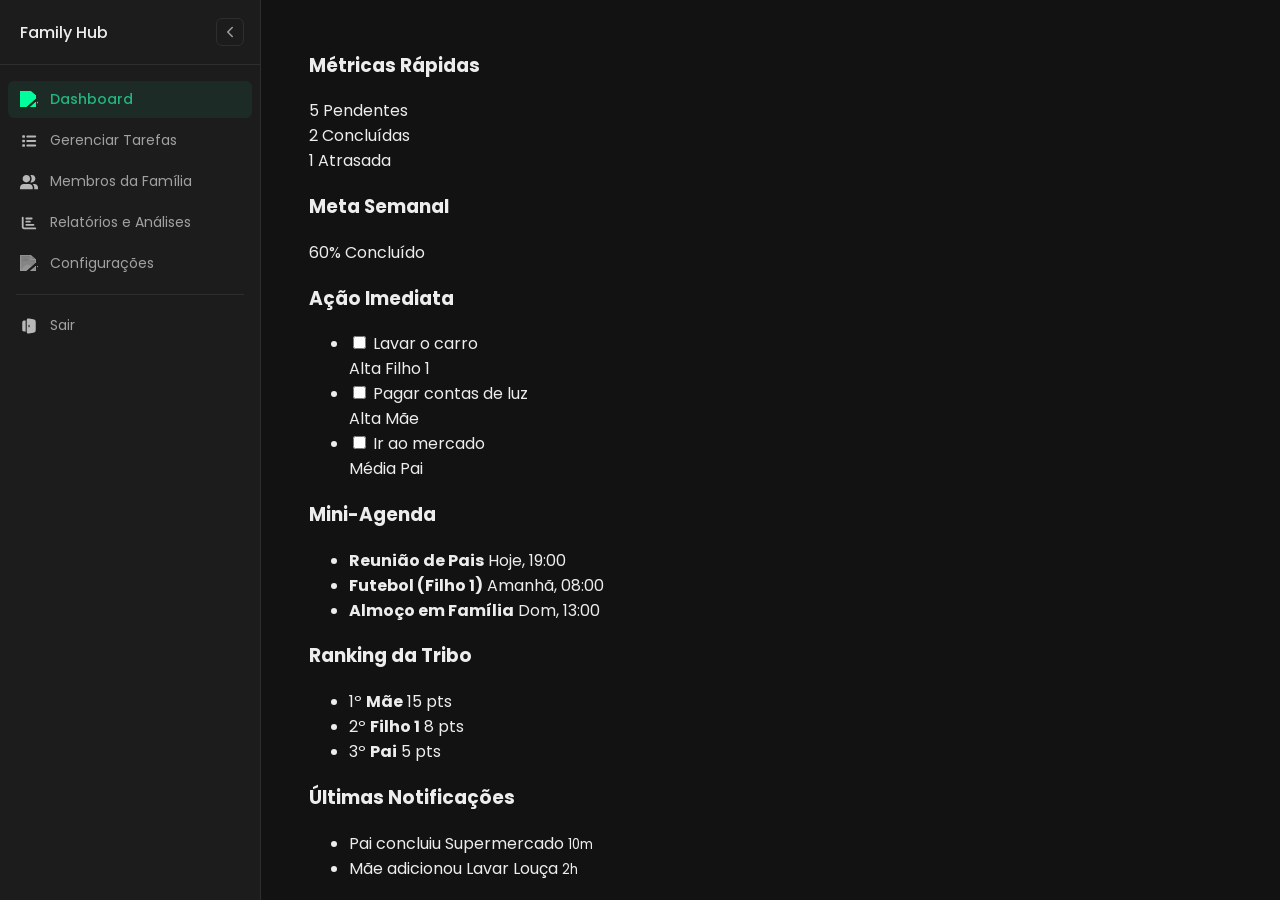
==== index.html @ 8e5e6873 "Criação da estrutura" ====
<!DOCTYPE html>
<html lang="pt-br">

<head>
    <meta charset="UTF-8">
    <meta name="viewport" content="width=device-width, initial-scale=1.0">
    <title>Family Hub - Dashboard</title>
    <link rel="stylesheet" href="css/style.css">
</head>

<body>
    <div id="layout-principal" class="layout-principal">

        <!-- Menu lateral -->
        <aside id="menu-lateral" class="menu-lateral">
            <div class="sidebar-header">
                <h1>Family Hub</h1>
                <button id="toggle-sidebar" class="toggle-btn" title="Recolher Menu">
                    <svg width="18" height="18" viewBox="0 0 24 24" fill="none" stroke="currentColor" stroke-width="2" stroke-linecap="round" stroke-linejoin="round"><polyline points="15 18 9 12 15 6"></polyline></svg>
                </button>
            </div>
            <nav>
                <ul>
                    <li>
                        <a href="index.html" class="active">
                            <img class="icon" src="assets/icons/house-solid-full.svg" alt="#">
                            <span class="menu-text">Dashboard</span>
                        </a>
                    </li>
                    <li>
                        <a href="pages/tarefas.html">
                            <img class="icon" src="assets/icons/list-solid-full.svg" alt="#">
                            <span class="menu-text">Gerenciar Tarefas</span>
                        </a>
                    </li>
                    <li>
                        <a href="pages/membros.html">
                            <img class="icon" src="assets/icons/members.svg" alt="#">
                            <span class="menu-text">Membros da Família</span>
                        </a>
                    </li>
                    <li>
                        <a href="pages/relatorios.html">
                            <img class="icon" src="assets/icons/chart-bar-solid-full.svg" alt="#">
                            <span class="menu-text">Relatórios e Análises</span>
                        </a>
                    </li>
                    <li>
                        <a href="pages/configurações.html">
                            <img class="icon" src="assets/icons/gear-solid-full.svg" alt="#">
                            <span class="menu-text">Configurações</span>
                        </a>
                    </li>
                </ul>
                <hr>
                <ul>
                    <li>
                        <a href="login.html">
                            <img class="icon" src="assets/icons/solar_exit-bold.svg" alt="#">
                            <span class="menu-text">Sair</span>
                        </a>
                    </li>
                </ul>
            </nav>
        </aside>

        <main class="conteudo-principal">
            <header class="main-header">
                <h2>Visão Geral da Família</h2>
                <button class="btn-novo">Nova Atividade</button>
            </header>

            <div class="grid-resumo">
                <!-- Linha 1 -->
                <section class="card col-1">
                    <h3>Métricas Rápidas</h3>
                    <div class="metricas">
                        <div class="metrica-item">
                            <span class="m-valor">5</span>
                            <span class="m-lbl">Pendentes</span>
                        </div>
                        <div class="metrica-item">
                            <span class="m-valor">2</span>
                            <span class="m-lbl">Concluídas</span>
                        </div>
                        <div class="metrica-item m-perigo">
                            <span class="m-valor">1</span>
                            <span class="m-lbl">Atrasada</span>
                        </div>
                    </div>
                </section>

                <section class="card col-1">
                    <h3>Meta Semanal</h3>
                    <div class="progresso-wrapper">
                        <span class="prog_lbl">60% Concluído</span>
                        <div class="progress-bar-bg">
                            <div class="progress-bar-fill" style="width: 60%;"></div>
                        </div>
                    </div>
                </section>

                <!-- Linha 2 -->
                <section class="card col-2">
                    <h3>Ação Imediata</h3>
                    <ul class="lista-tarefas">
                        <li>
                            <label class="t-checkbox">
                                <input type="checkbox">
                                <span class="t-texto">Lavar o carro</span>
                            </label>
                            <div class="t-info">
                                <span class="tag-prioridade prio-alta">Alta</span>
                                <span class="t-resp">Filho 1</span>
                            </div>
                        </li>
                        <li>
                            <label class="t-checkbox">
                                <input type="checkbox">
                                <span class="t-texto">Pagar contas de luz</span>
                            </label>
                            <div class="t-info">
                                <span class="tag-prioridade prio-alta">Alta</span>
                                <span class="t-resp">Mãe</span>
                            </div>
                        </li>
                        <li>
                            <label class="t-checkbox">
                                <input type="checkbox">
                                <span class="t-texto">Ir ao mercado</span>
                            </label>
                            <div class="t-info">
                                <span class="tag-prioridade prio-media">Média</span>
                                <span class="t-resp">Pai</span>
                            </div>
                        </li>
                    </ul>
                </section>

                <section class="card col-2">
                    <h3>Mini-Agenda</h3>
                    <ul class="lista-agenda">
                        <li>
                            <span class="cat-dot cat-escolar"></span>
                            <div class="age-detalhe">
                                <strong>Reunião de Pais</strong>
                                <span>Hoje, 19:00</span>
                            </div>
                        </li>
                        <li>
                            <span class="cat-dot cat-esportes"></span>
                            <div class="age-detalhe">
                                <strong>Futebol (Filho 1)</strong>
                                <span>Amanhã, 08:00</span>
                            </div>
                        </li>
                        <li>
                            <span class="cat-dot cat-sociais"></span>
                            <div class="age-detalhe">
                                <strong>Almoço em Família</strong>
                                <span>Dom, 13:00</span>
                            </div>
                        </li>
                    </ul>
                </section>

                <!-- Linha 3 -->
                <section class="card col-1">
                    <h3>Ranking da Tribo</h3>
                    <ul class="lista-ranking">
                        <li><span class="rk-pos gold">1º</span> <strong>Mãe</strong> <span>15 pts</span></li>
                        <li><span class="rk-pos silver">2º</span> <strong>Filho 1</strong> <span>8 pts</span></li>
                        <li><span class="rk-pos bronze">3º</span> <strong>Pai</strong> <span>5 pts</span></li>
                    </ul>
                </section>

                <section class="card col-1">
                    <h3>Últimas Notificações</h3>
                    <ul class="lista-notificacoes">
                        <li>Pai concluiu <span class="nl-hilite">Supermercado</span> <small>10m</small></li>
                        <li>Mãe adicionou <span class="nl-hilite">Lavar Louça</span> <small>2h</small></li>
                    </ul>
                </section>
            </div>
        </main>
    </div>

    <script src="js/sidebar.js"></script>
</body>

</html>
---- css/style.css ----
@import url('https://fonts.googleapis.com/css2?family=Poppins:wght@400;500;600&display=swap');

:root {
    --bg-main: #121212;
    --bg-panel: #1c1c1c;
    --bg-hover: #2e2e2e;
    --border-color: #2e2e2e;
    --text-primary: #ededed;
    --text-secondary: #a1a1a1;
    --accent-color: #24b47e;
    --danger-color: #f56565;
}

body, html {
    margin: 0;
    padding: 0;
    height: 100%;
    font-family: 'Poppins', system-ui, -apple-system, sans-serif;
    background-color: var(--bg-main);
    color: var(--text-primary);
}

header {
    display: none;
}

.layout-principal {
    display: flex;
    height: 100vh;
    overflow: hidden;
}

/* Sidebar */
.menu-lateral {
    width: 260px;
    background-color: var(--bg-panel);
    border-right: 1px solid var(--border-color);
    display: flex;
    flex-direction: column;
    transition: width 0.3s cubic-bezier(0.25, 0.8, 0.25, 1);
    overflow: hidden;
    position: relative;
    z-index: 10;
}

.menu-lateral.collapsed {
    width: 64px;
}

.sidebar-header {
    height: 64px;
    min-height: 64px;
    display: flex;
    align-items: center;
    padding: 0 16px;
    border-bottom: 1px solid var(--border-color);
    justify-content: space-between;
}

.sidebar-header h1 {
    font-size: 16px;
    font-weight: 500;
    color: var(--text-primary);
    margin: 0;
    white-space: nowrap;
    opacity: 1;
    transition: opacity 0.2s;
    margin-left: 4px;
}

.menu-lateral.collapsed .sidebar-header h1 {
    opacity: 0;
    pointer-events: none;
}

.toggle-btn {
    background: none;
    border: 1px solid var(--border-color);
    color: var(--text-secondary);
    cursor: pointer;
    padding: 4px;
    display: flex;
    align-items: center;
    border-radius: 6px;
    transition: 0.2s;
    position: absolute;
    right: 16px;
}

.toggle-btn:hover {
    background-color: var(--bg-hover);
    color: var(--text-primary);
}

.menu-lateral nav {
    flex: 1;
    padding: 16px 8px;
    overflow-y: auto;
}

.menu-lateral nav::-webkit-scrollbar {
    width: 4px;
}

.menu-lateral nav::-webkit-scrollbar-thumb {
    background-color: var(--bg-hover);
    border-radius: 4px;
}

.menu-lateral ul {
    list-style-type: none;
    padding: 0;
    margin: 0;
}

.menu-lateral li {
    margin-bottom: 4px;
}

.menu-lateral a {
    text-decoration: none;
    color: var(--text-secondary);
    display: flex;
    align-items: center;
    padding: 8px 12px;
    border-radius: 6px;
    transition: all 0.2s;
    white-space: nowrap;
    font-size: 14px;
}

.menu-lateral a:hover {
    background-color: var(--bg-hover);
    color: var(--text-primary);
}

.menu-lateral a.active {
    background-color: rgba(36, 180, 126, 0.1);
    color: var(--accent-color);
    font-weight: 500;
}

.icon {
    width: 18px;
    height: 18px;
    min-width: 18px;
    margin-right: 12px;
    filter: invert(0.6) sepia(0) saturate(0) hue-rotate(0) brightness(1.2); 
    transition: margin 0.3s;
}

.menu-lateral a.active .icon {
    filter: invert(0.5) sepia(1) saturate(5) hue-rotate(110deg) brightness(1.2); 
}

/* Hover botão de sair */
.menu-lateral a[href*="login.html"]:hover {
    background-color: rgba(245, 101, 101, 0.1);
    color: var(--danger-color);
}

.menu-lateral a[href*="login.html"]:hover .icon {
    filter: invert(40%) sepia(85%) saturate(2250%) hue-rotate(338deg) brightness(97%) contrast(92%);
}

/* Quando colapsado */
.menu-lateral.collapsed a {
    padding: 8px;
    justify-content: center;
}

.menu-lateral.collapsed .icon {
    margin-right: 0;
}

.menu-lateral.collapsed .menu-text {
    opacity: 0;
    pointer-events: none;
    transition: opacity 0.1s;
    width: 0;
}

.menu-text {
    opacity: 1;
    transition: opacity 0.3s 0.1s; 
}

.menu-lateral hr {
    border: none;
    border-top: 1px solid var(--border-color);
    margin: 12px 8px;
}

/* Main Content Wrapper */
.conteudo-principal {
    flex: 1;
    padding: 32px 48px;
    overflow-y: auto;
    background-color: var(--bg-main);
}
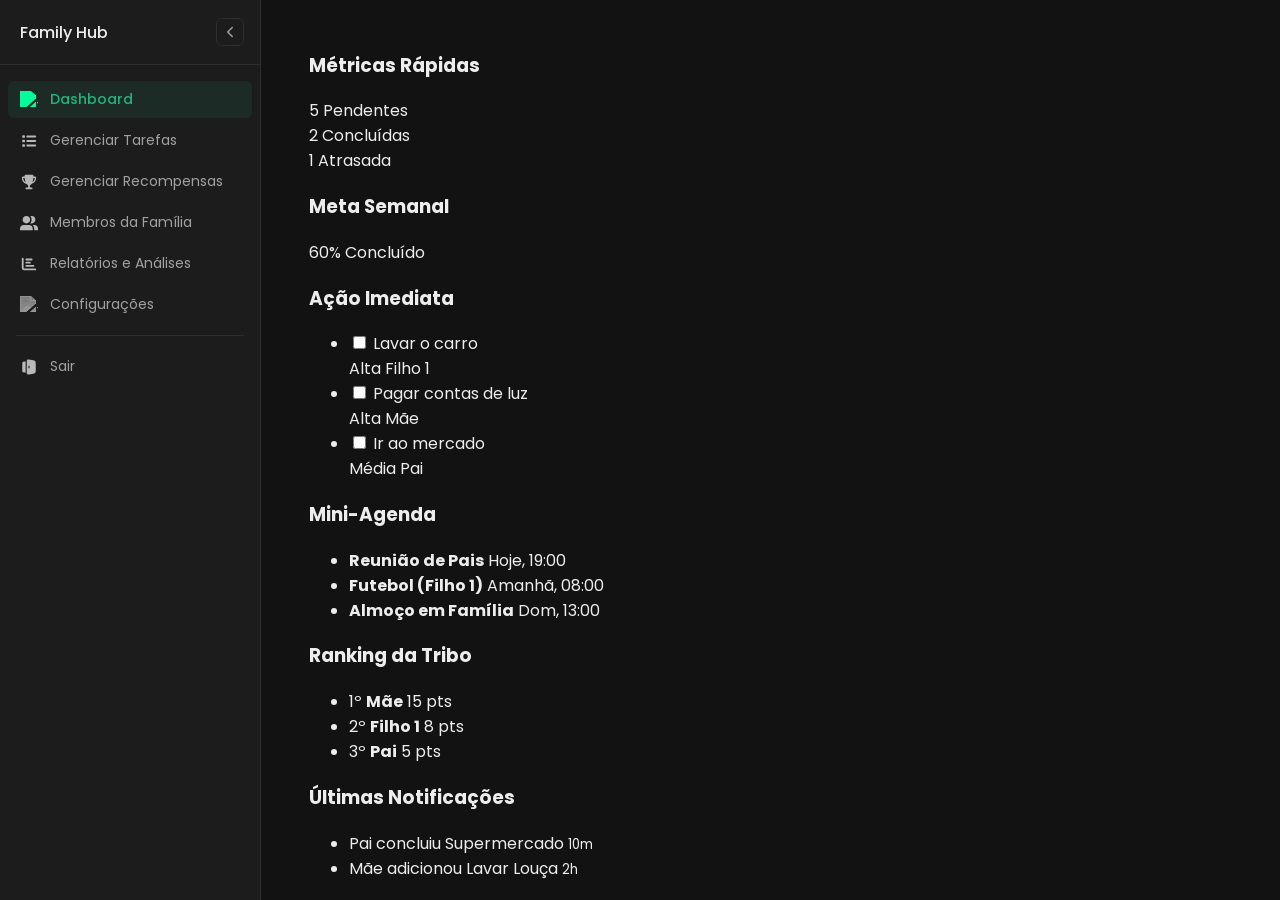
==== commit f220509b: "///Aprimoramento da página de Gerenciamento de Membros" ====
--- a/index.html
+++ b/index.html
@@ -31,6 +31,12 @@
                         <a href="pages/tarefas.html">
                             <img class="icon" src="assets/icons/list-solid-full.svg" alt="#">
                             <span class="menu-text">Gerenciar Tarefas</span>
+                        </a>
+                    </li>
+                    <li>
+                        <a href="pages/recompensas.html">
+                            <img class="icon" src="assets/icons/trophy-solid-full.svg" alt="#">
+                            <span class="menu-text">Gerenciar Recompensas</span>
                         </a>
                     </li>
                     <li>
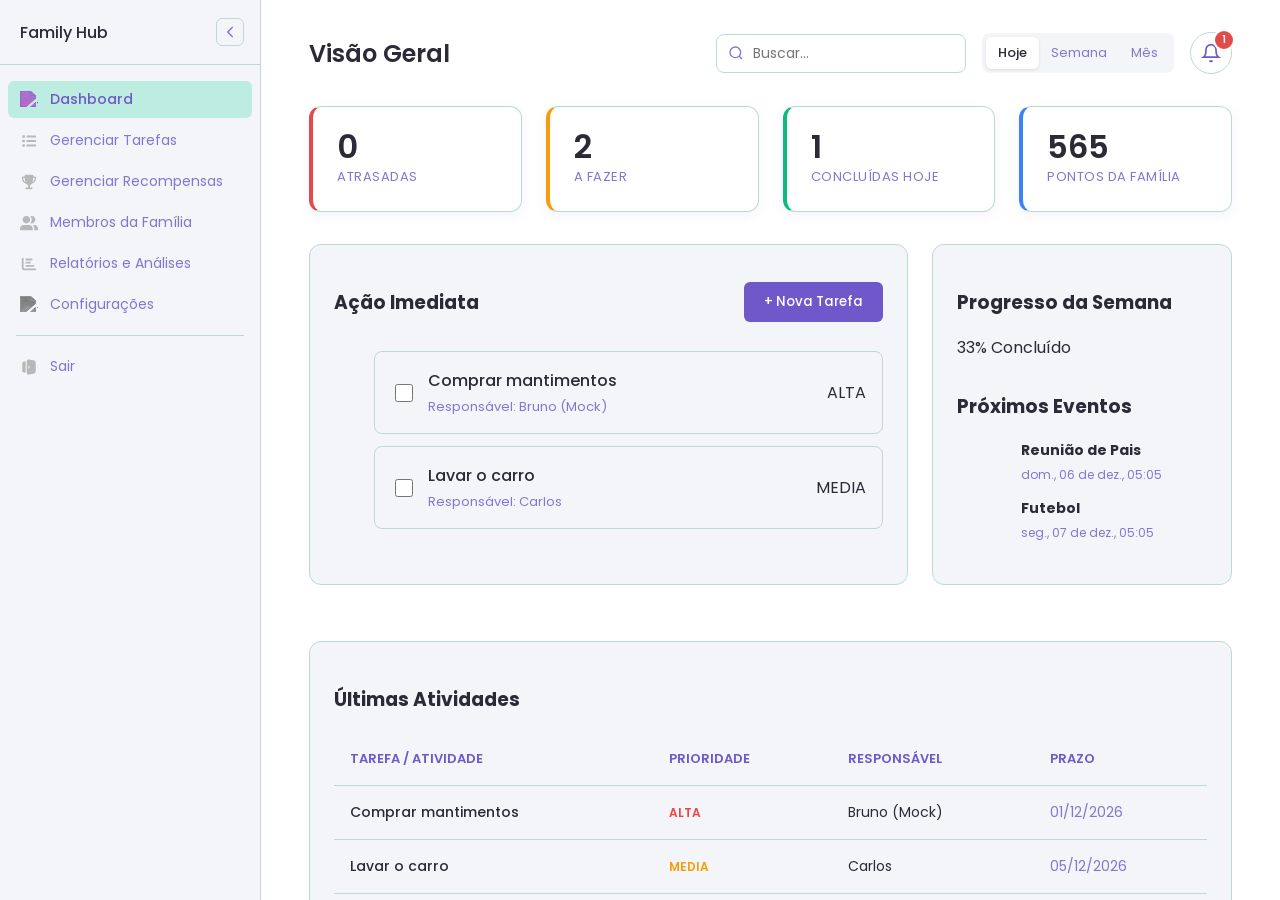
==== commit 4c39ff6e: "Atualização do sistema" ====
--- a/index.html
+++ b/index.html
@@ -70,127 +70,112 @@
             </nav>
         </aside>
 
-        <main class="conteudo-principal">
-            <header class="main-header">
-                <h2>Visão Geral da Família</h2>
-                <button class="btn-novo">Nova Atividade</button>
+        <main class="conteudo-principal dashboard-main">
+            <!-- Header Section -->
+            <header class="dash-header">
+                <div class="dh-left">
+                    <h2>Visão Geral</h2>
+                </div>
+                <div class="dh-right">
+                    <div class="global-search">
+                        <svg viewBox="0 0 24 24" fill="none" stroke="currentColor" stroke-width="2"><circle cx="11" cy="11" r="8"></circle><line x1="21" y1="21" x2="16.65" y2="16.65"></line></svg>
+                        <input type="text" placeholder="Buscar...">
+                    </div>
+                    <div class="date-filters">
+                        <button class="active">Hoje</button>
+                        <button>Semana</button>
+                        <button>Mês</button>
+                    </div>
+                    <div class="notif-btn" id="bell-btn">
+                        <svg viewBox="0 0 24 24" fill="none" stroke="currentColor" stroke-width="2"><path d="M18 8A6 6 0 0 0 6 8c0 7-3 9-3 9h18s-3-2-3-9"></path><path d="M13.73 21a2 2 0 0 1-3.46 0"></path></svg>
+                        <span class="badge" id="notif-badge">0</span>
+                    </div>
+                </div>
             </header>
 
-            <div class="grid-resumo">
-                <!-- Linha 1 -->
-                <section class="card col-1">
-                    <h3>Métricas Rápidas</h3>
-                    <div class="metricas">
-                        <div class="metrica-item">
-                            <span class="m-valor">5</span>
-                            <span class="m-lbl">Pendentes</span>
-                        </div>
-                        <div class="metrica-item">
-                            <span class="m-valor">2</span>
-                            <span class="m-lbl">Concluídas</span>
-                        </div>
-                        <div class="metrica-item m-perigo">
-                            <span class="m-valor">1</span>
-                            <span class="m-lbl">Atrasada</span>
-                        </div>
+            <!-- KPIs Section -->
+            <div class="kpi-grid">
+                <div class="kpi-card danger">
+                    <div class="kpi-info">
+                        <span class="kpi-val" id="kpi-atrasadas">0</span>
+                        <span class="kpi-lbl">Atrasadas</span>
                     </div>
-                </section>
+                </div>
+                <div class="kpi-card warning">
+                    <div class="kpi-info">
+                        <span class="kpi-val" id="kpi-pendentes">0</span>
+                        <span class="kpi-lbl">A Fazer</span>
+                    </div>
+                </div>
+                <div class="kpi-card success">
+                    <div class="kpi-info">
+                        <span class="kpi-val" id="kpi-concluidas">0</span>
+                        <span class="kpi-lbl">Concluídas Hoje</span>
+                    </div>
+                </div>
+                <div class="kpi-card neutral">
+                    <div class="kpi-info">
+                        <span class="kpi-val" id="kpi-pontos">0</span>
+                        <span class="kpi-lbl">Pontos da Família</span>
+                    </div>
+                </div>
+            </div>
 
-                <section class="card col-1">
-                    <h3>Meta Semanal</h3>
-                    <div class="progresso-wrapper">
-                        <span class="prog_lbl">60% Concluído</span>
-                        <div class="progress-bar-bg">
-                            <div class="progress-bar-fill" style="width: 60%;"></div>
-                        </div>
+            <!-- Central Section -->
+            <div class="central-grid">
+                <!-- Prioridade top-left: Ação Imediata -->
+                <section class="card col-main">
+                    <div class="card-header-flex">
+                        <h3>Ação Imediata</h3>
+                        <button class="btn-novo" id="btn-nova-tarefa">+ Nova Tarefa</button>
                     </div>
-                </section>
-
-                <!-- Linha 2 -->
-                <section class="card col-2">
-                    <h3>Ação Imediata</h3>
-                    <ul class="lista-tarefas">
-                        <li>
-                            <label class="t-checkbox">
-                                <input type="checkbox">
-                                <span class="t-texto">Lavar o carro</span>
-                            </label>
-                            <div class="t-info">
-                                <span class="tag-prioridade prio-alta">Alta</span>
-                                <span class="t-resp">Filho 1</span>
-                            </div>
-                        </li>
-                        <li>
-                            <label class="t-checkbox">
-                                <input type="checkbox">
-                                <span class="t-texto">Pagar contas de luz</span>
-                            </label>
-                            <div class="t-info">
-                                <span class="tag-prioridade prio-alta">Alta</span>
-                                <span class="t-resp">Mãe</span>
-                            </div>
-                        </li>
-                        <li>
-                            <label class="t-checkbox">
-                                <input type="checkbox">
-                                <span class="t-texto">Ir ao mercado</span>
-                            </label>
-                            <div class="t-info">
-                                <span class="tag-prioridade prio-media">Média</span>
-                                <span class="t-resp">Pai</span>
-                            </div>
-                        </li>
+                    <ul class="lista-tarefas clean-list" id="lista-urgentes-nova">
+                        <li>Carregando...</li>
                     </ul>
                 </section>
 
-                <section class="card col-2">
-                    <h3>Mini-Agenda</h3>
-                    <ul class="lista-agenda">
-                        <li>
-                            <span class="cat-dot cat-escolar"></span>
-                            <div class="age-detalhe">
-                                <strong>Reunião de Pais</strong>
-                                <span>Hoje, 19:00</span>
-                            </div>
-                        </li>
-                        <li>
-                            <span class="cat-dot cat-esportes"></span>
-                            <div class="age-detalhe">
-                                <strong>Futebol (Filho 1)</strong>
-                                <span>Amanhã, 08:00</span>
-                            </div>
-                        </li>
-                        <li>
-                            <span class="cat-dot cat-sociais"></span>
-                            <div class="age-detalhe">
-                                <strong>Almoço em Família</strong>
-                                <span>Dom, 13:00</span>
-                            </div>
-                        </li>
+                <section class="card col-side">
+                    <h3>Progresso da Semana</h3>
+                    <div class="progresso-wrapper" style="margin-top: 16px;">
+                        <span class="prog_lbl" id="prog_lbl">0%</span>
+                        <div class="progress-bar-bg">
+                            <div class="progress-bar-fill" id="prog_fill" style="width: 0%;"></div>
+                        </div>
+                    </div>
+
+                    <h3 style="margin-top: 32px;">Próximos Eventos</h3>
+                    <ul class="lista-agenda" id="lista-agenda-nova" style="margin-top: 16px;">
+                        <li>Carregando...</li>
                     </ul>
                 </section>
+            </div>
 
-                <!-- Linha 3 -->
-                <section class="card col-1">
-                    <h3>Ranking da Tribo</h3>
-                    <ul class="lista-ranking">
-                        <li><span class="rk-pos gold">1º</span> <strong>Mãe</strong> <span>15 pts</span></li>
-                        <li><span class="rk-pos silver">2º</span> <strong>Filho 1</strong> <span>8 pts</span></li>
-                        <li><span class="rk-pos bronze">3º</span> <strong>Pai</strong> <span>5 pts</span></li>
-                    </ul>
-                </section>
-
-                <section class="card col-1">
-                    <h3>Últimas Notificações</h3>
-                    <ul class="lista-notificacoes">
-                        <li>Pai concluiu <span class="nl-hilite">Supermercado</span> <small>10m</small></li>
-                        <li>Mãe adicionou <span class="nl-hilite">Lavar Louça</span> <small>2h</small></li>
-                    </ul>
+            <!-- Table Section -->
+            <div class="table-section">
+                <section class="card">
+                    <h3>Últimas Atividades</h3>
+                    <div class="table-responsive">
+                        <table class="activities-table">
+                            <thead>
+                                <tr>
+                                    <th>Tarefa / Atividade</th>
+                                    <th>Prioridade</th>
+                                    <th>Responsável</th>
+                                    <th>Prazo</th>
+                                </tr>
+                            </thead>
+                            <tbody id="table-activities">
+                                <tr><td colspan="4" style="text-align:center;">Carregando...</td></tr>
+                            </tbody>
+                        </table>
+                    </div>
                 </section>
             </div>
         </main>
     </div>
 
+    <script type="module" src="js/auth-guard.js"></script>
+    <script type="module" src="js/dashboard.js"></script>
     <script src="js/sidebar.js"></script>
 </body>
 
--- a/css/style.css
+++ b/css/style.css
@@ -1,14 +1,15 @@
 @import url('https://fonts.googleapis.com/css2?family=Poppins:wght@400;500;600&display=swap');
 
 :root {
-    --bg-main: #121212;
-    --bg-panel: #1c1c1c;
-    --bg-hover: #2e2e2e;
-    --border-color: #2e2e2e;
-    --text-primary: #ededed;
-    --text-secondary: #a1a1a1;
-    --accent-color: #24b47e;
-    --danger-color: #f56565;
+  --bg-main: #FFFFFF;
+  --bg-panel: #F4F5F9;
+  --bg-hover: #BDEDE0;
+  --border-color: #BBDBD1;
+  --text-primary: #2B2A36;
+  --text-secondary: #7E78D2;
+  --accent-color: #6F58C9;
+  --accent-light: #B6B8D6;
+  --danger-color: #E24B4A;
 }
 
 body, html {
@@ -135,7 +136,7 @@
 }
 
 .menu-lateral a.active {
-    background-color: rgba(36, 180, 126, 0.1);
+    background-color: var(--bg-hover);
     color: var(--accent-color);
     font-weight: 500;
 }
@@ -150,7 +151,7 @@
 }
 
 .menu-lateral a.active .icon {
-    filter: invert(0.5) sepia(1) saturate(5) hue-rotate(110deg) brightness(1.2); 
+    filter: invert(41%) sepia(45%) saturate(1074%) hue-rotate(222deg) brightness(85%) contrast(85%); 
 }
 
 /* Hover botão de sair */
@@ -198,3 +199,1165 @@
     overflow-y: auto;
     background-color: var(--bg-main);
 }
+
+/* Header Principal */
+.main-header {
+    display: flex;
+    justify-content: space-between;
+    align-items: center;
+    margin-bottom: 24px;
+    padding-bottom: 16px;
+    border-bottom: 1px solid var(--border-color);
+}
+
+.header-content {
+    display: flex;
+    align-items: center;
+    gap: 24px;
+}
+
+.main-header h2 {
+    margin: 0;
+    font-size: 24px;
+    font-weight: 600;
+    color: var(--text-primary);
+}
+
+.pontos-usuario {
+    display: flex;
+    align-items: center;
+    gap: 8px;
+    padding: 8px 16px;
+    background-color: var(--bg-panel);
+    border: 1px solid var(--border-color);
+    border-radius: 8px;
+}
+
+.pontos-label {
+    font-size: 14px;
+    color: var(--text-secondary);
+}
+
+.pontos-valor {
+    font-size: 18px;
+    font-weight: 600;
+    color: var(--accent-color);
+}
+
+.header-actions {
+    display: flex;
+    align-items: center;
+    gap: 12px;
+}
+
+.btn-toggle-view {
+    padding: 8px 12px;
+    background-color: var(--bg-panel);
+    border: 1px solid var(--border-color);
+    border-radius: 6px;
+    color: var(--text-secondary);
+    cursor: pointer;
+    transition: all 0.3s ease;
+    display: flex;
+    align-items: center;
+    justify-content: center;
+}
+
+.btn-toggle-view:hover {
+    background-color: var(--bg-hover);
+    color: var(--text-primary);
+    border-color: var(--accent-color);
+}
+
+.btn-novo {
+    background-color: var(--accent-color);
+    color: var(--bg-main);
+    border: none;
+    padding: 10px 20px;
+    border-radius: 6px;
+    font-weight: 500;
+    cursor: pointer;
+    font-family: 'Poppins', sans-serif;
+    transition: 0.2s;
+}
+
+.btn-novo:hover {
+    background-color: var(--text-secondary);
+    box-shadow: 0 4px 12px rgba(111, 88, 201, 0.3);
+}
+
+/* Cards - Padrão do projeto */
+.card {
+    background-color: var(--bg-panel);
+    border: 1px solid var(--border-color);
+    border-radius: 12px;
+    padding: 24px;
+    margin-bottom: 24px;
+}
+
+/* Seção de Categoria */
+.categoria-section {
+    margin-bottom: 32px;
+}
+
+.categoria-header {
+    display: flex;
+    align-items: center;
+    gap: 12px;
+    margin-bottom: 16px;
+}
+
+.categoria-icon {
+    font-size: 24px;
+}
+
+.categoria-titulo {
+    font-size: 18px;
+    font-weight: 600;
+    color: var(--text-primary);
+    margin: 0;
+}
+
+.categoria-divider {
+    height: 1px;
+    background-color: var(--border-color);
+    margin-bottom: 16px;
+}
+
+/* Grid de Recompensas */
+.recompensas-grid {
+    display: grid;
+    grid-template-columns: repeat(auto-fill, minmax(280px, 1fr));
+    gap: 20px;
+    transition: all 0.3s ease;
+}
+
+.recompensas-grid.lista-mode {
+    grid-template-columns: 1fr;
+    gap: 12px;
+}
+
+.recompensa-card {
+    transition: all 0.3s ease;
+}
+
+/* Card de Recompensa - Modo Lista */
+.recompensa-card.lista-mode {
+    display: flex;
+    align-items: center;
+    gap: 16px;
+    padding: 16px;
+}
+
+.recompensa-card.lista-mode .recompensa-imagem {
+    width: 80px;
+    height: 60px;
+    flex-shrink: 0;
+}
+
+.recompensa-card.lista-mode .recompensa-body {
+    flex: 1;
+    padding: 0;
+    border-top: none;
+    display: flex;
+    align-items: center;
+    gap: 16px;
+}
+
+.recompensa-card.lista-mode .recompensa-nome {
+    margin: 0;
+    font-size: 16px;
+}
+
+.recompensa-card.lista-mode .recompensa-descricao {
+    display: none;
+}
+
+.recompensa-card.lista-mode .recompensa-pontos {
+    margin: 0;
+}
+
+.recompensa-card.lista-mode .recompensa-limite {
+    display: none;
+}
+
+.recompensa-card.lista-mode .recompensa-actions {
+    padding: 0;
+    border-top: none;
+    flex-shrink: 0;
+}
+
+.recompensa-card.lista-mode .btn-editar,
+.recompensa-card.lista-mode .btn-excluir {
+    display: none;
+}
+
+.recompensa-card.lista-mode .btn-resgatar {
+    flex: none;
+    padding: 8px 20px;
+}
+
+/* ==================== ESTILOS DA PÁGINA DE RECOMPENSAS ==================== */
+
+/* Filtros Container */
+.filtros-container {
+    display: flex;
+    gap: 20px;
+    flex-wrap: wrap;
+    align-items: flex-end;
+}
+
+.filtro-grupo {
+    display: flex;
+    flex-direction: column;
+    gap: 8px;
+    flex: 1;
+    min-width: 200px;
+}
+
+.filtro-grupo label {
+    font-size: 14px;
+    font-weight: 500;
+    color: var(--text-secondary);
+}
+
+.filtro-grupo input,
+.filtro-grupo select {
+    padding: 10px 14px;
+    background-color: var(--bg-main);
+    border: 1px solid var(--border-color);
+    border-radius: 6px;
+    color: var(--text-primary);
+    font-family: inherit;
+    font-size: 14px;
+    transition: border-color 0.3s ease;
+}
+
+.filtro-grupo input:focus,
+.filtro-grupo select:focus {
+    outline: none;
+    border-color: var(--accent-color);
+}
+
+/* Grid de Recompensas */
+.recompensas-grid {
+    display: grid;
+    grid-template-columns: repeat(auto-fill, minmax(280px, 1fr));
+    gap: 20px;
+    margin-top: 20px;
+}
+
+/* Card de Recompensa */
+.recompensa-card {
+    background-color: var(--bg-main);
+    border: 1px solid var(--border-color);
+    border-radius: 12px;
+    overflow: hidden;
+    transition: all 0.3s ease;
+}
+
+.recompensa-card:hover {
+    border-color: var(--accent-color);
+    transform: translateY(-4px);
+    box-shadow: 0 8px 16px rgba(0, 0, 0, 0.3);
+}
+
+.recompensa-imagem {
+    position: relative;
+    width: 100%;
+    height: 180px;
+    overflow: hidden;
+    background-color: var(--bg-hover);
+}
+
+.recompensa-imagem img {
+    width: 100%;
+    height: 100%;
+    object-fit: cover;
+    transition: transform 0.3s ease;
+}
+
+.recompensa-card:hover .recompensa-imagem img {
+    transform: scale(1.05);
+}
+
+.recompensa-header {
+    position: absolute;
+    top: 12px;
+    left: 12px;
+    right: 12px;
+    display: flex;
+    justify-content: space-between;
+    align-items: center;
+    padding: 8px 12px;
+    background-color: rgba(0, 0, 0, 0.7);
+    border-radius: 8px;
+    backdrop-filter: blur(4px);
+}
+
+.recompensa-categoria {
+    font-size: 12px;
+    font-weight: 500;
+    color: white;
+}
+
+.recompensa-status {
+    font-size: 12px;
+    padding: 4px 8px;
+    border-radius: 4px;
+    font-weight: 500;
+}
+
+.recompensa-status.disponivel {
+    background-color: rgba(36, 180, 126, 0.2);
+    color: var(--accent-color);
+}
+
+.recompensa-status.resgatado {
+    background-color: rgba(161, 161, 161, 0.2);
+    color: var(--text-secondary);
+}
+
+.recompensa-status.indisponivel {
+    background-color: rgba(245, 101, 101, 0.2);
+    color: var(--danger-color);
+}
+
+.recompensa-body {
+    padding: 16px;
+    border-top: 1px solid var(--border-color);
+}
+
+.recompensa-nome {
+    margin: 0 0 8px 0;
+    font-size: 18px;
+    font-weight: 600;
+    color: var(--text-primary);
+}
+
+.recompensa-descricao {
+    margin: 0 0 16px 0;
+    font-size: 14px;
+    color: var(--text-secondary);
+    line-height: 1.5;
+}
+
+.recompensa-pontos {
+    display: flex;
+    align-items: baseline;
+    gap: 4px;
+    margin-bottom: 8px;
+}
+
+.pontos-valor {
+    font-size: 24px;
+    font-weight: 600;
+    color: var(--accent-color);
+}
+
+.pontos-label {
+    font-size: 12px;
+    color: var(--text-secondary);
+}
+
+.recompensa-limite {
+    font-size: 12px;
+    color: var(--text-secondary);
+}
+
+.recompensa-actions {
+    display: flex;
+    gap: 8px;
+    padding: 12px 16px;
+}
+
+.recompensa-actions button {
+    flex: 1;
+    padding: 8px 12px;
+    border: none;
+    border-radius: 6px;
+    font-size: 13px;
+    font-weight: 500;
+    cursor: pointer;
+    transition: all 0.3s ease;
+}
+
+.btn-resgatar {
+    background-color: var(--accent-color);
+    color: white;
+}
+
+.btn-resgatar:hover:not(:disabled) {
+    background-color: #1fa06f;
+}
+
+.btn-resgatar:disabled {
+    opacity: 0.5;
+    cursor: not-allowed;
+}
+
+.btn-editar {
+    background-color: var(--bg-hover);
+    color: var(--text-primary);
+}
+
+.btn-editar:hover {
+    background-color: #3a3a3a;
+}
+
+.btn-excluir {
+    background-color: rgba(245, 101, 101, 0.2);
+    color: var(--danger-color);
+}
+
+.btn-excluir:hover {
+    background-color: rgba(245, 101, 101, 0.3);
+}
+
+/* Sem Resultados */
+.sem-resultados {
+    text-align: center;
+    padding: 40px;
+    color: var(--text-secondary);
+}
+
+/* Tabela de Histórico */
+.tabela-container {
+    overflow-x: auto;
+}
+
+.tabela-dados {
+    width: 100%;
+    border-collapse: collapse;
+}
+
+.tabela-dados thead {
+    background-color: var(--bg-hover);
+}
+
+.tabela-dados th {
+    padding: 12px 16px;
+    text-align: left;
+    font-size: 14px;
+    font-weight: 500;
+    color: var(--text-secondary);
+    border-bottom: 1px solid var(--border-color);
+}
+
+.tabela-dados td {
+    padding: 12px 16px;
+    border-bottom: 1px solid var(--border-color);
+    font-size: 14px;
+}
+
+.tabela-dados tr:hover {
+    background-color: var(--bg-hover);
+}
+
+.status-badge {
+    padding: 4px 8px;
+    border-radius: 4px;
+    font-size: 12px;
+    font-weight: 500;
+}
+
+.status-badge.concluido {
+    background-color: rgba(36, 180, 126, 0.2);
+    color: var(--accent-color);
+}
+
+.status-badge.pendente {
+    background-color: rgba(255, 193, 7, 0.2);
+    color: #ffc107;
+}
+
+/* Modal Overlay */
+.modal-overlay {
+    position: fixed;
+    top: 0;
+    left: 0;
+    width: 100%;
+    height: 100%;
+    background-color: rgba(0, 0, 0, 0.7);
+    display: flex;
+    align-items: center;
+    justify-content: center;
+    z-index: 1000;
+    animation: fadeIn 0.3s ease;
+}
+
+.modal-content {
+    background-color: var(--bg-panel);
+    border: 1px solid var(--border-color);
+    border-radius: 12px;
+    width: 90%;
+    max-width: 500px;
+    max-height: 90vh;
+    overflow-y: auto;
+    animation: slideUp 0.3s ease;
+}
+
+.modal-pequeno {
+    max-width: 400px;
+}
+
+.modal-header {
+    display: flex;
+    justify-content: space-between;
+    align-items: center;
+    padding: 20px 24px;
+    border-bottom: 1px solid var(--border-color);
+}
+
+.modal-header h3 {
+    margin: 0;
+    font-size: 18px;
+    font-weight: 600;
+    color: var(--text-primary);
+}
+
+.modal-close {
+    background: none;
+    border: none;
+    color: var(--text-secondary);
+    font-size: 24px;
+    cursor: pointer;
+    padding: 0;
+    width: 32px;
+    height: 32px;
+    display: flex;
+    align-items: center;
+    justify-content: center;
+    border-radius: 4px;
+    transition: all 0.3s ease;
+}
+
+.modal-close:hover {
+    background-color: var(--bg-hover);
+    color: var(--text-primary);
+}
+
+.modal-body {
+    padding: 24px;
+}
+
+.form-grupo {
+    margin-bottom: 20px;
+}
+
+.form-grupo label {
+    display: block;
+    margin-bottom: 8px;
+    font-size: 14px;
+    font-weight: 500;
+    color: var(--text-secondary);
+}
+
+.form-grupo input,
+.form-grupo textarea,
+.form-grupo select {
+    width: 100%;
+    padding: 10px 14px;
+    background-color: var(--bg-main);
+    border: 1px solid var(--border-color);
+    border-radius: 6px;
+    color: var(--text-primary);
+    font-family: inherit;
+    font-size: 14px;
+    transition: border-color 0.3s ease;
+}
+
+.form-grupo input:focus,
+.form-grupo textarea:focus,
+.form-grupo select:focus {
+    outline: none;
+    border-color: var(--accent-color);
+}
+
+.form-grupo textarea {
+    resize: vertical;
+}
+
+.checkbox-grupo label {
+    display: flex;
+    align-items: center;
+    gap: 8px;
+    cursor: pointer;
+}
+
+.checkbox-grupo input[type="checkbox"] {
+    width: auto;
+}
+
+.modal-actions {
+    display: flex;
+    gap: 12px;
+    justify-content: flex-end;
+    padding: 20px 24px;
+    border-top: 1px solid var(--border-color);
+}
+
+.btn-cancelar,
+.btn-salvar,
+.btn-confirmar {
+    padding: 10px 20px;
+    border: none;
+    border-radius: 6px;
+    font-size: 14px;
+    font-weight: 500;
+    cursor: pointer;
+    transition: all 0.3s ease;
+}
+
+.btn-cancelar {
+    background-color: var(--bg-hover);
+    color: var(--text-primary);
+}
+
+.btn-cancelar:hover {
+    background-color: #3a3a3a;
+}
+
+.btn-salvar,
+.btn-confirmar {
+    background-color: var(--accent-color);
+    color: white;
+}
+
+.btn-salvar:hover,
+.btn-confirmar:hover {
+    background-color: #1fa06f;
+}
+
+/* Modal de Resgate */
+.resgate-info {
+    background-color: var(--bg-main);
+    padding: 16px;
+    border-radius: 8px;
+    margin: 16px 0;
+}
+
+.resgate-info strong {
+    display: block;
+    font-size: 16px;
+    color: var(--text-primary);
+    margin-bottom: 4px;
+}
+
+.resgate-info span {
+    font-size: 14px;
+    color: var(--accent-color);
+    font-weight: 500;
+}
+
+.aviso-pontos {
+    font-size: 14px;
+    color: var(--text-secondary);
+}
+
+.aviso-pontos strong {
+    color: var(--accent-color);
+}
+
+/* Animações */
+@keyframes fadeIn {
+    from {
+        opacity: 0;
+    }
+    to {
+        opacity: 1;
+    }
+}
+
+@keyframes slideUp {
+    from {
+        opacity: 0;
+        transform: translateY(20px);
+    }
+    to {
+        opacity: 1;
+        transform: translateY(0);
+    }
+}
+
+/* Responsividade */
+@media (max-width: 768px) {
+    .conteudo-principal {
+        padding: 20px;
+    }
+    
+    .main-header {
+        flex-direction: column;
+        align-items: flex-start;
+        gap: 16px;
+    }
+    
+    .header-content {
+        width: 100%;
+        justify-content: space-between;
+    }
+    
+    .header-actions {
+        width: 100%;
+        justify-content: space-between;
+    }
+    
+    .filtros-container {
+        flex-direction: column;
+        align-items: stretch;
+    }
+    
+    .filtro-grupo {
+        min-width: 100%;
+    }
+    
+    .recompensas-grid {
+        grid-template-columns: 1fr;
+    }
+    
+    .recompensa-imagem {
+        height: 150px;
+    }
+    
+    .recompensa-actions {
+        flex-wrap: wrap;
+    }
+    
+    .recompensa-actions button {
+        flex: 1 1 auto;
+        min-width: calc(50% - 4px);
+    }
+    
+    /* Modo lista no mobile */
+    .recompensa-card.lista-mode {
+        flex-direction: column;
+        align-items: flex-start;
+    }
+    
+    .recompensa-card.lista-mode .recompensa-imagem {
+        width: 100%;
+        height: 120px;
+    }
+    
+    .recompensa-card.lista-mode .recompensa-body {
+        flex-direction: column;
+        align-items: flex-start;
+        gap: 8px;
+    }
+    
+    .recompensa-card.lista-mode .recompensa-actions {
+        width: 100%;
+    }
+    
+    .recompensa-card.lista-mode .btn-resgatar {
+        width: 100%;
+    }
+}
+
+/* --- NOVA ARQUITETURA DASHBOARD --- */
+.dashboard-main {
+    padding: 32px 48px;
+    background: var(--bg-main);
+    display: flex;
+    flex-direction: column;
+    gap: 32px;
+}
+
+.dash-header {
+    display: flex;
+    justify-content: space-between;
+    align-items: center;
+    flex-wrap: wrap;
+    gap: 16px;
+}
+
+.dash-header h2 {
+    margin: 0;
+    font-size: 24px;
+    font-weight: 600;
+}
+
+.dh-right {
+    display: flex;
+    align-items: center;
+    gap: 16px;
+}
+
+.global-search {
+    position: relative;
+    display: flex;
+    align-items: center;
+}
+
+.global-search svg {
+    position: absolute;
+    left: 12px;
+    width: 16px;
+    height: 16px;
+    color: var(--text-secondary);
+}
+
+.global-search input {
+    padding: 8px 12px 8px 36px;
+    border: 1px solid var(--border-color);
+    border-radius: 8px;
+    outline: none;
+    font-family: 'Poppins', sans-serif;
+    font-size: 14px;
+    background: white;
+    width: 200px;
+    transition: 0.2s;
+}
+
+.global-search input:focus {
+    width: 250px;
+    border-color: var(--text-primary);
+}
+
+.date-filters {
+    display: flex;
+    background: var(--bg-panel);
+    border-radius: 8px;
+    padding: 4px;
+}
+
+.date-filters button {
+    border: none;
+    background: transparent;
+    padding: 6px 12px;
+    border-radius: 6px;
+    font-family: 'Poppins', sans-serif;
+    font-size: 13px;
+    cursor: pointer;
+    color: var(--text-secondary);
+    transition: 0.2s;
+}
+
+.date-filters button.active {
+    background: white;
+    color: var(--text-primary);
+    font-weight: 500;
+    box-shadow: 0 1px 3px rgba(0,0,0,0.1);
+}
+
+.notif-btn {
+    position: relative;
+    width: 40px;
+    height: 40px;
+    border-radius: 50%;
+    background: var(--bg-main);
+    display: flex;
+    align-items: center;
+    justify-content: center;
+    border: 1px solid var(--border-color);
+    cursor: pointer;
+    color: var(--accent-color);
+    transition: 0.2s;
+}
+
+.notif-btn:hover {
+    color: var(--text-primary);
+    border-color: var(--text-primary);
+    background: var(--bg-hover);
+}
+
+.notif-btn svg { width: 20px; height: 20px; }
+.notif-btn .badge {
+    position: absolute;
+    top: -4px;
+    right: -4px;
+    background: var(--danger-color);
+    color: white;
+    font-size: 10px;
+    font-weight: 600;
+    width: 18px;
+    height: 18px;
+    display: flex;
+    align-items: center;
+    justify-content: center;
+    border-radius: 50%;
+    border: 2px solid var(--bg-main);
+}
+
+/* KPIs */
+.kpi-grid {
+    display: grid;
+    grid-template-columns: repeat(auto-fit, minmax(200px, 1fr));
+    gap: 24px;
+}
+
+.kpi-card {
+    background: var(--bg-main);
+    padding: 24px;
+    border-radius: 12px;
+    box-shadow: 0 4px 12px rgba(111, 88, 201, 0.08);
+    border: 1px solid var(--border-color);
+    display: flex;
+    align-items: center;
+    border-left: 4px solid transparent;
+}
+.kpi-card.danger { border-left-color: var(--danger-color); }
+.kpi-card.warning { border-left-color: #f59e0b; }
+.kpi-card.success { border-left-color: #10b981; }
+.kpi-card.neutral { border-left-color: #3b82f6; }
+
+.kpi-info {
+    display: flex;
+    flex-direction: column;
+}
+.kpi-val { font-size: 32px; font-weight: 600; line-height: 1; margin-bottom: 4px; }
+.kpi-lbl { font-size: 13px; color: var(--text-secondary); text-transform: uppercase; letter-spacing: 0.5px; }
+
+/* Central Grid */
+.central-grid {
+    display: grid;
+    grid-template-columns: 2fr 1fr;
+    gap: 24px;
+}
+.card-header-flex { display: flex; justify-content: space-between; align-items: center; margin-bottom: 16px; }
+
+.clean-list li {
+    padding: 16px;
+    border: 1px solid var(--border-color);
+    border-radius: 8px;
+    margin-bottom: 12px;
+    display: flex;
+    justify-content: space-between;
+    align-items: center;
+    background: var(--bg-panel);
+    transition: 0.2s;
+}
+.clean-list li:hover { background: var(--bg-main); box-shadow: 0 2px 8px rgba(111, 88, 201, 0.15); border-color: var(--accent-light); }
+
+/* Table Section */
+.table-responsive { overflow-x: auto; margin-top: 16px;}
+.activities-table { width: 100%; border-collapse: collapse; }
+.activities-table th, .activities-table td { padding: 16px; text-align: left; border-bottom: 1px solid var(--border-color); }
+.activities-table th { font-size: 13px; text-transform: uppercase; color: var(--accent-color); font-weight: 600; }
+.activities-table td { font-size: 14px; }
+
+/* Responsividade Global Adicional para Mobile */
+@media (max-width: 768px) {
+    .layout-principal {
+        flex-direction: column;
+        height: 100vh;
+        overflow-x: hidden;
+    }
+
+    /* Menu inferior para mobile (Bottom Navigation) */
+    .menu-lateral {
+        width: 100% !important;
+        height: auto;
+        flex-direction: row;
+        position: fixed;
+        bottom: 0;
+        left: 0;
+        z-index: 100;
+        border-right: none;
+        border-top: 1px solid var(--border-color);
+        background: var(--bg-panel);
+    }
+    
+    .sidebar-header {
+        display: none !important;
+    }
+
+    .menu-lateral nav {
+        padding: 0;
+        display: flex;
+        width: 100%;
+        overflow-x: auto;
+        overflow-y: hidden;
+    }
+
+    .menu-lateral ul {
+        display: flex;
+        flex-direction: row;
+        width: 100%;
+        margin: 0;
+        padding: 0;
+    }
+
+    .menu-lateral li {
+        margin: 0;
+        flex: 1;
+        display: flex;
+        justify-content: center;
+    }
+
+    .menu-lateral a {
+        flex-direction: column;
+        align-items: center;
+        justify-content: center;
+        padding: 8px 4px;
+        gap: 4px;
+        font-size: 10px;
+    }
+
+    .menu-lateral .icon {
+        margin-right: 0;
+        margin-bottom: 2px;
+        width: 20px;
+        height: 20px;
+    }
+
+    .menu-text {
+        font-size: 10px;
+        white-space: normal;
+        text-align: center;
+        line-height: 1.1;
+        display: block !important;
+        opacity: 1 !important;
+        width: auto !important;
+        pointer-events: auto !important;
+    }
+
+    .menu-lateral hr {
+        display: none;
+    }
+
+    /* Ajustar Main Content para não ficar oculto pelo menu inferior */
+    .conteudo-principal {
+        padding: 16px 16px 80px 16px !important;
+        width: 100%;
+        box-sizing: border-box;
+    }
+
+    /* Grids e Layout Dashboard */
+    .kpi-grid {
+        grid-template-columns: 1fr;
+        gap: 16px;
+    }
+
+    .central-grid {
+        grid-template-columns: 1fr;
+        gap: 16px;
+    }
+
+    .dash-header {
+        flex-direction: column;
+        align-items: flex-start;
+        gap: 16px;
+    }
+
+    .dh-right {
+        width: 100%;
+        flex-wrap: wrap;
+        justify-content: space-between;
+    }
+
+    .global-search {
+        width: 100%;
+        order: 3;
+        margin-top: 8px;
+    }
+
+    .global-search input {
+        width: 100% !important;
+    }
+
+    .date-filters {
+        flex: 1;
+        justify-content: space-between;
+    }
+
+    .card-header-flex {
+        flex-direction: column;
+        align-items: flex-start;
+        gap: 12px;
+    }
+
+    .btn-novo {
+        width: 100%;
+    }
+
+    .table-responsive {
+        width: 100%;
+        overflow-x: auto;
+    }
+
+    .dash-header h2, .main-header h2 {
+        font-size: 20px;
+    }
+
+    /* Membros Page adjustments */
+    .membros-header {
+        flex-direction: column;
+        gap: 16px;
+    }
+    
+    .membros-header-actions {
+        width: 100%;
+        flex-direction: column;
+        align-items: stretch;
+    }
+
+    .membros-header-actions .search-bar {
+        width: 100%;
+    }
+    .membros-header-actions .search-bar input {
+        width: 100%;
+    }
+
+    .view-toggle {
+        justify-content: center;
+    }
+
+    .btn-add-member {
+        width: 100%;
+        justify-content: center;
+    }
+
+    .members-grid {
+        grid-template-columns: 1fr !important;
+    }
+
+    .footer-stats {
+        flex-direction: column;
+        gap: 16px;
+        align-items: center;
+        width: 100%;
+    }
+    
+    .members-footer {
+        flex-direction: column;
+        gap: 20px;
+    }
+
+    /* Ajustes Gerais para Grids em outras páginas */
+    .settings-grid {
+        grid-template-columns: 1fr !important;
+    }
+
+    .grid-resumo {
+        grid-template-columns: 1fr !important;
+    }
+
+    /* Calendário: scroll horizontal */
+    .cal-grid-wrap {
+        overflow-x: auto;
+        -webkit-overflow-scrolling: touch;
+    }
+    .cal-days-header, .cal-month-grid {
+        min-width: 500px; /* força scroll caso a tela seja menor */
+    }
+    .cal-week-grid {
+        overflow-x: auto;
+        -webkit-overflow-scrolling: touch;
+        min-width: 600px;
+    }
+    .cal-toolbar {
+        flex-direction: column;
+        align-items: stretch;
+    }
+    .cal-nav {
+        justify-content: center;
+    }
+    .cal-view-btns {
+        justify-content: center;
+    }
+    .page-header {
+        flex-direction: column;
+        align-items: flex-start;
+    }
+}
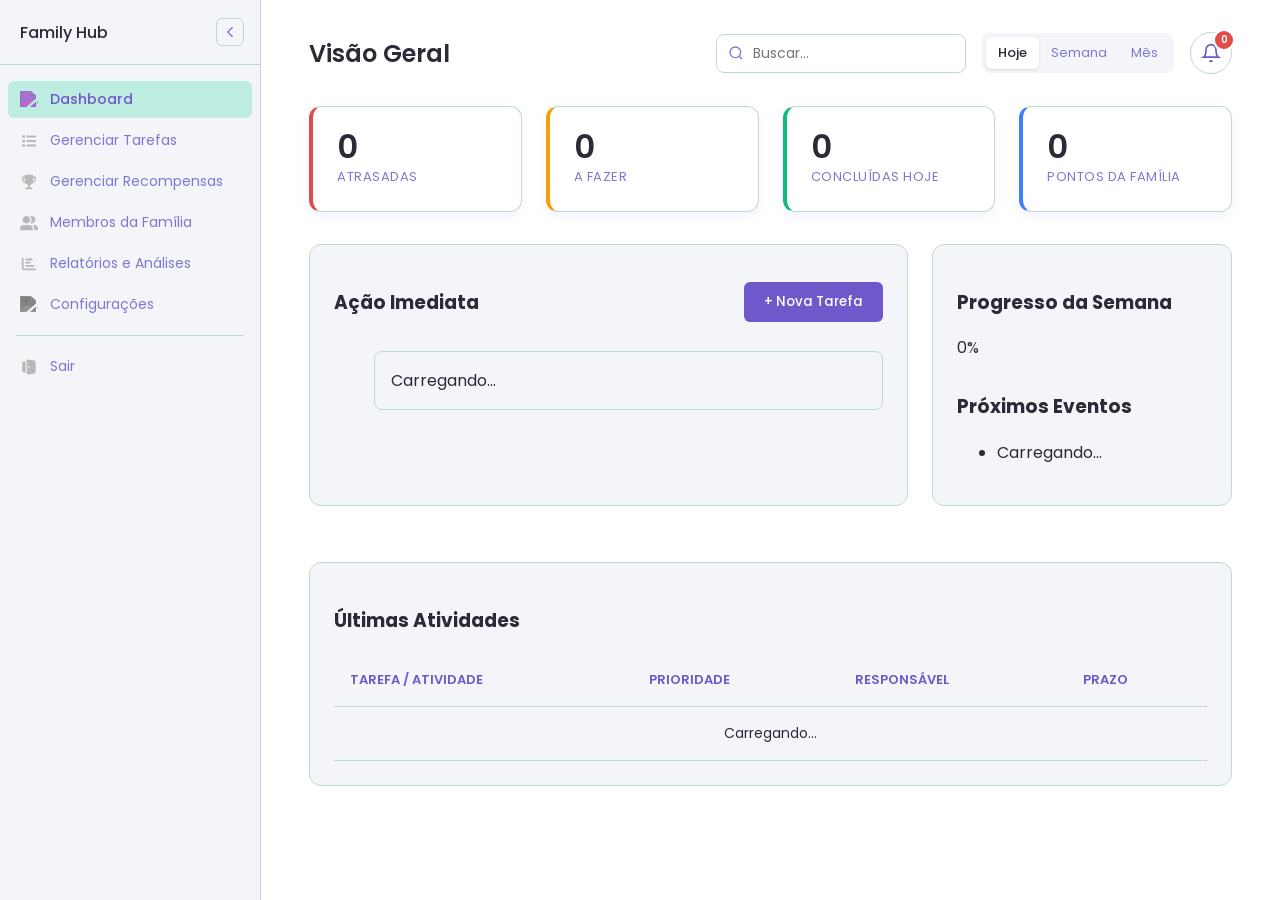
==== commit eb31ee6a: "." ====
--- a/index.html
+++ b/index.html
@@ -5,6 +5,7 @@
     <meta charset="UTF-8">
     <meta name="viewport" content="width=device-width, initial-scale=1.0">
     <title>Family Hub - Dashboard</title>
+    <link rel="icon" type="image/png" href="/assets/icons/house-solid-full.svg">
     <link rel="stylesheet" href="css/style.css">
 </head>
 
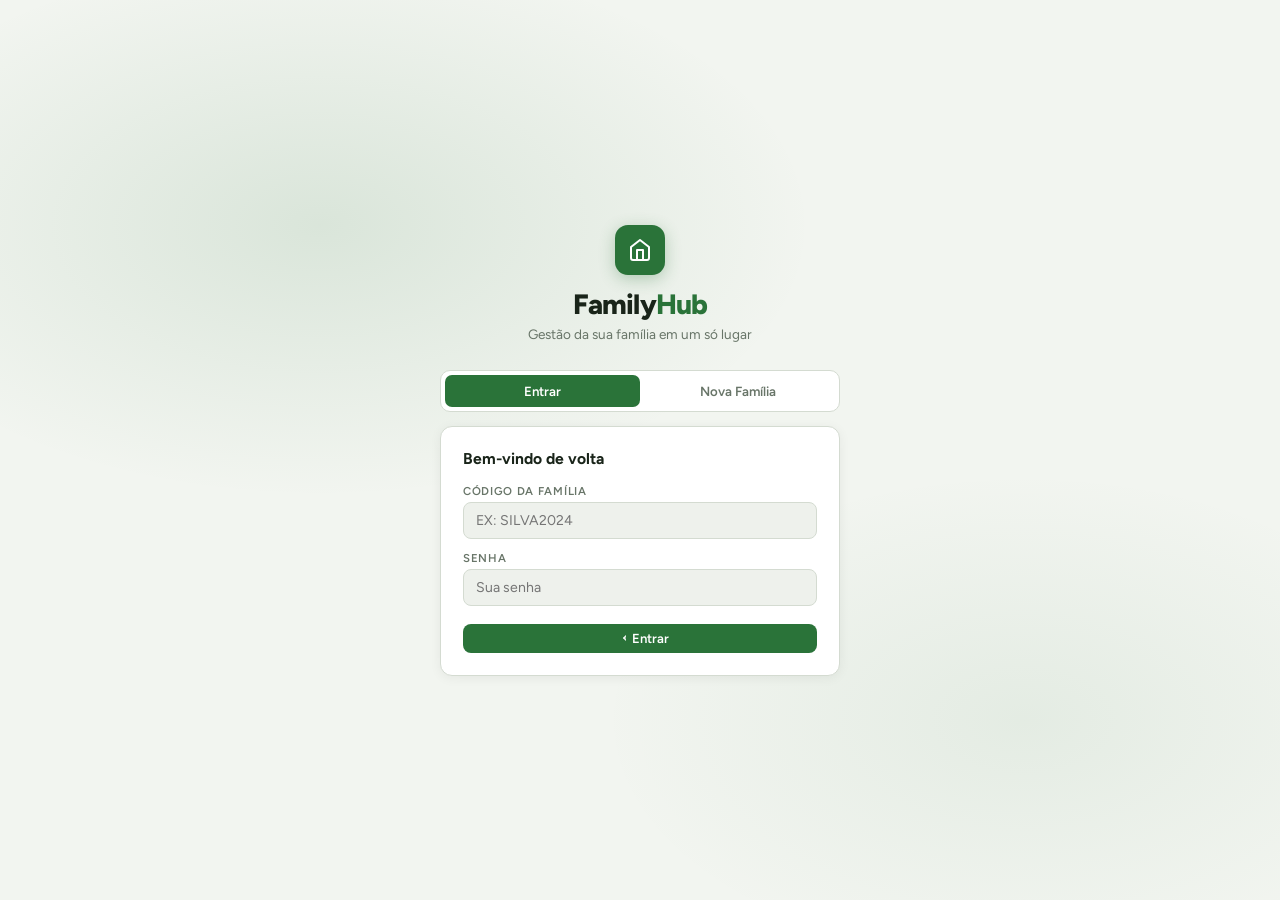
==== commit 6f8f79c4: "Atualizacao FamilyHub" ====
--- a/index.html
+++ b/index.html
@@ -1,183 +1,288 @@
 <!DOCTYPE html>
-<html lang="pt-br">
-
+<html lang="pt-BR" data-theme="light">
 <head>
-    <meta charset="UTF-8">
-    <meta name="viewport" content="width=device-width, initial-scale=1.0">
-    <title>Family Hub - Dashboard</title>
-    <link rel="icon" type="image/png" href="/assets/icons/house-solid-full.svg">
-    <link rel="stylesheet" href="css/style.css">
+<meta charset="UTF-8">
+<meta name="viewport" content="width=device-width, initial-scale=1.0">
+<title>FamilyHub</title>
+<link href="https://fonts.googleapis.com/css2?family=Figtree:wght@400;500;600;700;800&display=swap" rel="stylesheet">
+<link rel="stylesheet" href="style.css">
 </head>
-
 <body>
-    <div id="layout-principal" class="layout-principal">
-
-        <!-- Menu lateral -->
-        <aside id="menu-lateral" class="menu-lateral">
-            <div class="sidebar-header">
-                <h1>Family Hub</h1>
-                <button id="toggle-sidebar" class="toggle-btn" title="Recolher Menu">
-                    <svg width="18" height="18" viewBox="0 0 24 24" fill="none" stroke="currentColor" stroke-width="2" stroke-linecap="round" stroke-linejoin="round"><polyline points="15 18 9 12 15 6"></polyline></svg>
-                </button>
-            </div>
-            <nav>
-                <ul>
-                    <li>
-                        <a href="index.html" class="active">
-                            <img class="icon" src="assets/icons/house-solid-full.svg" alt="#">
-                            <span class="menu-text">Dashboard</span>
-                        </a>
-                    </li>
-                    <li>
-                        <a href="pages/tarefas.html">
-                            <img class="icon" src="assets/icons/list-solid-full.svg" alt="#">
-                            <span class="menu-text">Gerenciar Tarefas</span>
-                        </a>
-                    </li>
-                    <li>
-                        <a href="pages/recompensas.html">
-                            <img class="icon" src="assets/icons/trophy-solid-full.svg" alt="#">
-                            <span class="menu-text">Gerenciar Recompensas</span>
-                        </a>
-                    </li>
-                    <li>
-                        <a href="pages/membros.html">
-                            <img class="icon" src="assets/icons/members.svg" alt="#">
-                            <span class="menu-text">Membros da Família</span>
-                        </a>
-                    </li>
-                    <li>
-                        <a href="pages/relatorios.html">
-                            <img class="icon" src="assets/icons/chart-bar-solid-full.svg" alt="#">
-                            <span class="menu-text">Relatórios e Análises</span>
-                        </a>
-                    </li>
-                    <li>
-                        <a href="pages/configurações.html">
-                            <img class="icon" src="assets/icons/gear-solid-full.svg" alt="#">
-                            <span class="menu-text">Configurações</span>
-                        </a>
-                    </li>
-                </ul>
-                <hr>
-                <ul>
-                    <li>
-                        <a href="login.html">
-                            <img class="icon" src="assets/icons/solar_exit-bold.svg" alt="#">
-                            <span class="menu-text">Sair</span>
-                        </a>
-                    </li>
-                </ul>
-            </nav>
-        </aside>
-
-        <main class="conteudo-principal dashboard-main">
-            <!-- Header Section -->
-            <header class="dash-header">
-                <div class="dh-left">
-                    <h2>Visão Geral</h2>
-                </div>
-                <div class="dh-right">
-                    <div class="global-search">
-                        <svg viewBox="0 0 24 24" fill="none" stroke="currentColor" stroke-width="2"><circle cx="11" cy="11" r="8"></circle><line x1="21" y1="21" x2="16.65" y2="16.65"></line></svg>
-                        <input type="text" placeholder="Buscar...">
-                    </div>
-                    <div class="date-filters">
-                        <button class="active">Hoje</button>
-                        <button>Semana</button>
-                        <button>Mês</button>
-                    </div>
-                    <div class="notif-btn" id="bell-btn">
-                        <svg viewBox="0 0 24 24" fill="none" stroke="currentColor" stroke-width="2"><path d="M18 8A6 6 0 0 0 6 8c0 7-3 9-3 9h18s-3-2-3-9"></path><path d="M13.73 21a2 2 0 0 1-3.46 0"></path></svg>
-                        <span class="badge" id="notif-badge">0</span>
-                    </div>
-                </div>
-            </header>
-
-            <!-- KPIs Section -->
-            <div class="kpi-grid">
-                <div class="kpi-card danger">
-                    <div class="kpi-info">
-                        <span class="kpi-val" id="kpi-atrasadas">0</span>
-                        <span class="kpi-lbl">Atrasadas</span>
-                    </div>
-                </div>
-                <div class="kpi-card warning">
-                    <div class="kpi-info">
-                        <span class="kpi-val" id="kpi-pendentes">0</span>
-                        <span class="kpi-lbl">A Fazer</span>
-                    </div>
-                </div>
-                <div class="kpi-card success">
-                    <div class="kpi-info">
-                        <span class="kpi-val" id="kpi-concluidas">0</span>
-                        <span class="kpi-lbl">Concluídas Hoje</span>
-                    </div>
-                </div>
-                <div class="kpi-card neutral">
-                    <div class="kpi-info">
-                        <span class="kpi-val" id="kpi-pontos">0</span>
-                        <span class="kpi-lbl">Pontos da Família</span>
-                    </div>
-                </div>
-            </div>
-
-            <!-- Central Section -->
-            <div class="central-grid">
-                <!-- Prioridade top-left: Ação Imediata -->
-                <section class="card col-main">
-                    <div class="card-header-flex">
-                        <h3>Ação Imediata</h3>
-                        <button class="btn-novo" id="btn-nova-tarefa">+ Nova Tarefa</button>
-                    </div>
-                    <ul class="lista-tarefas clean-list" id="lista-urgentes-nova">
-                        <li>Carregando...</li>
-                    </ul>
-                </section>
-
-                <section class="card col-side">
-                    <h3>Progresso da Semana</h3>
-                    <div class="progresso-wrapper" style="margin-top: 16px;">
-                        <span class="prog_lbl" id="prog_lbl">0%</span>
-                        <div class="progress-bar-bg">
-                            <div class="progress-bar-fill" id="prog_fill" style="width: 0%;"></div>
-                        </div>
-                    </div>
-
-                    <h3 style="margin-top: 32px;">Próximos Eventos</h3>
-                    <ul class="lista-agenda" id="lista-agenda-nova" style="margin-top: 16px;">
-                        <li>Carregando...</li>
-                    </ul>
-                </section>
-            </div>
-
-            <!-- Table Section -->
-            <div class="table-section">
-                <section class="card">
-                    <h3>Últimas Atividades</h3>
-                    <div class="table-responsive">
-                        <table class="activities-table">
-                            <thead>
-                                <tr>
-                                    <th>Tarefa / Atividade</th>
-                                    <th>Prioridade</th>
-                                    <th>Responsável</th>
-                                    <th>Prazo</th>
-                                </tr>
-                            </thead>
-                            <tbody id="table-activities">
-                                <tr><td colspan="4" style="text-align:center;">Carregando...</td></tr>
-                            </tbody>
-                        </table>
-                    </div>
-                </section>
-            </div>
-        </main>
-    </div>
-
-    <script type="module" src="js/auth-guard.js"></script>
-    <script type="module" src="js/dashboard.js"></script>
-    <script src="js/sidebar.js"></script>
+
+<!-- SVG SPRITE -->
+<svg xmlns="http://www.w3.org/2000/svg" style="display:none">
+  <symbol id="i-home"    viewBox="0 0 24 24" fill="none" stroke="currentColor" stroke-width="2" stroke-linecap="round" stroke-linejoin="round"><path d="m3 9 9-7 9 7v11a2 2 0 0 1-2 2H5a2 2 0 0 1-2-2z"/><polyline points="9 22 9 12 15 12 15 22"/></symbol>
+  <symbol id="i-grid"    viewBox="0 0 24 24" fill="none" stroke="currentColor" stroke-width="2" stroke-linecap="round" stroke-linejoin="round"><rect x="3" y="3" width="7" height="7"/><rect x="14" y="3" width="7" height="7"/><rect x="14" y="14" width="7" height="7"/><rect x="3" y="14" width="7" height="7"/></symbol>
+  <symbol id="i-users"   viewBox="0 0 24 24" fill="none" stroke="currentColor" stroke-width="2" stroke-linecap="round" stroke-linejoin="round"><path d="M17 21v-2a4 4 0 0 0-4-4H5a4 4 0 0 0-4 4v2"/><circle cx="9" cy="7" r="4"/><path d="M23 21v-2a4 4 0 0 0-3-3.87"/><path d="M16 3.13a4 4 0 0 1 0 7.75"/></symbol>
+  <symbol id="i-check2"  viewBox="0 0 24 24" fill="none" stroke="currentColor" stroke-width="2" stroke-linecap="round" stroke-linejoin="round"><polyline points="9 11 12 14 22 4"/><path d="M21 12v7a2 2 0 0 1-2 2H5a2 2 0 0 1-2-2V5a2 2 0 0 1 2-2h11"/></symbol>
+  <symbol id="i-cal"     viewBox="0 0 24 24" fill="none" stroke="currentColor" stroke-width="2" stroke-linecap="round" stroke-linejoin="round"><rect x="3" y="4" width="18" height="18" rx="2"/><line x1="16" y1="2" x2="16" y2="6"/><line x1="8" y1="2" x2="8" y2="6"/><line x1="3" y1="10" x2="21" y2="10"/></symbol>
+  <symbol id="i-trophy"  viewBox="0 0 24 24" fill="none" stroke="currentColor" stroke-width="2" stroke-linecap="round" stroke-linejoin="round"><polyline points="8 6 2 6 2 12 8 12"/><polyline points="16 6 22 6 22 12 16 12"/><path d="M12 17c-3.3 0-6-2.7-6-6V6h12v5c0 3.3-2.7 6-6 6z"/><path d="M12 17v4"/><path d="M8 21h8"/></symbol>
+  <symbol id="i-chart"   viewBox="0 0 24 24" fill="none" stroke="currentColor" stroke-width="2" stroke-linecap="round" stroke-linejoin="round"><line x1="18" y1="20" x2="18" y2="10"/><line x1="12" y1="20" x2="12" y2="4"/><line x1="6" y1="20" x2="6" y2="14"/><line x1="2" y1="20" x2="22" y2="20"/></symbol>
+  <symbol id="i-logout"  viewBox="0 0 24 24" fill="none" stroke="currentColor" stroke-width="2" stroke-linecap="round" stroke-linejoin="round"><path d="M9 21H5a2 2 0 0 1-2-2V5a2 2 0 0 1 2-2h4"/><polyline points="16 17 21 12 16 7"/><line x1="21" y1="12" x2="9" y2="12"/></symbol>
+  <symbol id="i-plus"    viewBox="0 0 24 24" fill="none" stroke="currentColor" stroke-width="2" stroke-linecap="round" stroke-linejoin="round"><line x1="12" y1="5" x2="12" y2="19"/><line x1="5" y1="12" x2="19" y2="12"/></symbol>
+  <symbol id="i-trash"   viewBox="0 0 24 24" fill="none" stroke="currentColor" stroke-width="2" stroke-linecap="round" stroke-linejoin="round"><polyline points="3 6 5 6 21 6"/><path d="M19 6l-1 14H6L5 6"/><path d="M10 11v6M14 11v6M9 6V4h6v2"/></symbol>
+  <symbol id="i-check"   viewBox="0 0 24 24" fill="none" stroke="currentColor" stroke-width="2.5" stroke-linecap="round" stroke-linejoin="round"><polyline points="20 6 9 17 4 12"/></symbol>
+  <symbol id="i-x"       viewBox="0 0 24 24" fill="none" stroke="currentColor" stroke-width="2" stroke-linecap="round" stroke-linejoin="round"><line x1="18" y1="6" x2="6" y2="18"/><line x1="6" y1="6" x2="18" y2="18"/></symbol>
+  <symbol id="i-star"    viewBox="0 0 24 24" fill="none" stroke="currentColor" stroke-width="2" stroke-linecap="round" stroke-linejoin="round"><polygon points="12 2 15.09 8.26 22 9.27 17 14.14 18.18 21.02 12 17.77 5.82 21.02 7 14.14 2 9.27 8.91 8.26 12 2"/></symbol>
+  <symbol id="i-clock"   viewBox="0 0 24 24" fill="none" stroke="currentColor" stroke-width="2" stroke-linecap="round" stroke-linejoin="round"><circle cx="12" cy="12" r="10"/><polyline points="12 6 12 12 16 14"/></symbol>
+  <symbol id="i-gift"    viewBox="0 0 24 24" fill="none" stroke="currentColor" stroke-width="2" stroke-linecap="round" stroke-linejoin="round"><polyline points="20 12 20 22 4 22 4 12"/><rect x="2" y="7" width="20" height="5"/><line x1="12" y1="22" x2="12" y2="7"/><path d="M12 7H7.5a2.5 2.5 0 0 1 0-5C11 2 12 7 12 7z"/><path d="M12 7h4.5a2.5 2.5 0 0 0 0-5C13 2 12 7 12 7z"/></symbol>
+  <symbol id="i-history" viewBox="0 0 24 24" fill="none" stroke="currentColor" stroke-width="2" stroke-linecap="round" stroke-linejoin="round"><polyline points="1 4 1 10 7 10"/><path d="M3.51 15a9 9 0 1 0 .49-3.51"/></symbol>
+  <symbol id="i-flag"    viewBox="0 0 24 24" fill="none" stroke="currentColor" stroke-width="2" stroke-linecap="round" stroke-linejoin="round"><path d="M4 15s1-1 4-1 5 2 8 2 4-1 4-1V3s-1 1-4 1-5-2-8-2-4 1-4 1z"/><line x1="4" y1="22" x2="4" y2="15"/></symbol>
+  <symbol id="i-cl"      viewBox="0 0 24 24" fill="none" stroke="currentColor" stroke-width="2" stroke-linecap="round" stroke-linejoin="round"><polyline points="15 18 9 12 15 6"/></symbol>
+  <symbol id="i-cr"      viewBox="0 0 24 24" fill="none" stroke="currentColor" stroke-width="2" stroke-linecap="round" stroke-linejoin="round"><polyline points="9 18 15 12 9 6"/></symbol>
+  <symbol id="i-sun"     viewBox="0 0 24 24" fill="none" stroke="currentColor" stroke-width="2" stroke-linecap="round" stroke-linejoin="round"><circle cx="12" cy="12" r="5"/><line x1="12" y1="1" x2="12" y2="3"/><line x1="12" y1="21" x2="12" y2="23"/><line x1="4.22" y1="4.22" x2="5.64" y2="5.64"/><line x1="18.36" y1="18.36" x2="19.78" y2="19.78"/><line x1="1" y1="12" x2="3" y2="12"/><line x1="21" y1="12" x2="23" y2="12"/><line x1="4.22" y1="19.78" x2="5.64" y2="18.36"/><line x1="18.36" y1="5.64" x2="19.78" y2="4.22"/></symbol>
+  <symbol id="i-moon"    viewBox="0 0 24 24" fill="none" stroke="currentColor" stroke-width="2" stroke-linecap="round" stroke-linejoin="round"><path d="M21 12.79A9 9 0 1 1 11.21 3 7 7 0 0 0 21 12.79z"/></symbol>
+  <symbol id="i-pie"     viewBox="0 0 24 24" fill="none" stroke="currentColor" stroke-width="2" stroke-linecap="round" stroke-linejoin="round"><path d="M21.21 15.89A10 10 0 1 1 8 2.83"/><path d="M22 12A10 10 0 0 0 12 2v10z"/></symbol>
+</svg>
+
+<!-- ══════════════ LOGIN ══════════════ -->
+<div id="login-screen">
+  <div class="login-box">
+    <div class="login-logo">
+      <div class="brand-mark"><svg width="24" height="24" viewBox="0 0 24 24" fill="none" stroke="#fff" stroke-width="2" stroke-linecap="round" stroke-linejoin="round"><path d="m3 9 9-7 9 7v11a2 2 0 0 1-2 2H5a2 2 0 0 1-2-2z"/><polyline points="9 22 9 12 15 12 15 22"/></svg></div>
+      <h1>Family<span>Hub</span></h1>
+      <p>Gestão da sua família em um só lugar</p>
+    </div>
+    <div class="login-tabs">
+      <div class="login-tab active" onclick="switchTab('entrar')">Entrar</div>
+      <div class="login-tab" onclick="switchTab('cadastrar')">Nova Família</div>
+    </div>
+    <div class="login-card" id="form-entrar">
+      <h2>Bem-vindo de volta</h2>
+      <div class="err" id="err-entrar"></div>
+      <div class="fg"><label>Código da família</label><input type="text" id="login-codigo" placeholder="Ex: SILVA2024" style="text-transform:uppercase" autocomplete="off"></div>
+      <div class="fg"><label>Senha</label><input type="password" id="login-senha" placeholder="Sua senha"></div>
+      <button class="btn btn-primary" style="width:100%;justify-content:center;margin-top:6px" onclick="doLogin()">
+        <svg width="14" height="14"><use href="#i-logout" transform="scale(-1,1) translate(-24,0)"/></svg> Entrar
+      </button>
+    </div>
+    <div class="login-card" id="form-cadastrar" style="display:none">
+      <h2>Criar nova família</h2>
+      <div class="err" id="err-cadastrar"></div>
+      <div class="fg"><label>Nome da família</label><input type="text" id="reg-nome" placeholder="Ex: Família Silva"></div>
+      <div class="fg"><label>Código único</label><input type="text" id="reg-codigo" placeholder="Ex: SILVA2024" style="text-transform:uppercase" oninput="this.value=this.value.toUpperCase().replace(/\s/g,'')">
+        <div class="hint">3–20 caracteres, sem espaços. Compartilhe com a família.</div></div>
+      <div class="fg"><label>Senha</label><input type="password" id="reg-senha" placeholder="Crie uma senha"></div>
+      <button class="btn btn-primary" style="width:100%;justify-content:center;margin-top:6px" onclick="doRegister()">
+        <svg width="14" height="14"><use href="#i-plus"/></svg> Criar família
+      </button>
+    </div>
+  </div>
+</div>
+
+<!-- ══════════════ APP ══════════════ -->
+<div id="app">
+  <aside class="sidebar">
+    <div class="sb-logo">
+      <div class="sb-brand">
+        <div class="sb-icon"><svg width="17" height="17" viewBox="0 0 24 24" fill="none" stroke="#fff" stroke-width="2" stroke-linecap="round" stroke-linejoin="round"><path d="m3 9 9-7 9 7v11a2 2 0 0 1-2 2H5a2 2 0 0 1-2-2z"/><polyline points="9 22 9 12 15 12 15 22"/></svg></div>
+        <div class="sb-title">Family<span>Hub</span></div>
+      </div>
+      <div class="sb-meta">
+        <div class="sb-family" id="sb-nome">—</div>
+        <div class="sb-code"  id="sb-cod">—</div>
+      </div>
+    </div>
+    <nav>
+      <div class="nav-item active" onclick="showPage('dashboard')"><svg width="16" height="16"><use href="#i-grid"/></svg><span>Dashboard</span></div>
+      <div class="nav-item" onclick="showPage('membros')"><svg width="16" height="16"><use href="#i-users"/></svg><span>Membros</span></div>
+      <div class="nav-item" onclick="showPage('atividades')"><svg width="16" height="16"><use href="#i-check2"/></svg><span>Atividades</span></div>
+      <div class="nav-item" onclick="showPage('calendario')"><svg width="16" height="16"><use href="#i-cal"/></svg><span>Calendário</span></div>
+      <div class="nav-item" onclick="showPage('recompensas')"><svg width="16" height="16"><use href="#i-trophy"/></svg><span>Recompensas</span></div>
+      <div class="nav-item" onclick="showPage('graficos')"><svg width="16" height="16"><use href="#i-chart"/></svg><span>Gráficos</span></div>
+    </nav>
+    <div class="sb-footer">
+      <button class="btn btn-theme-sb" onclick="toggleTheme()">
+        <svg width="14" height="14" id="sb-theme-icon"><use href="#i-moon"/></svg>
+        <span id="sb-theme-lbl">Modo escuro</span>
+      </button>
+      <button class="btn btn-logout" onclick="doLogout()">
+        <svg width="14" height="14"><use href="#i-logout"/></svg>
+        <span>Sair</span>
+      </button>
+    </div>
+  </aside>
+
+  <main class="main">
+    <div class="topbar">
+      <h2 id="page-title">Dashboard</h2>
+      <div class="topbar-right">
+        <button class="theme-toggle" onclick="toggleTheme()" title="Alternar tema" id="topbar-theme-btn">
+          <svg width="16" height="16"><use href="#i-moon" id="topbar-theme-icon"/></svg>
+        </button>
+        <div id="topbar-actions"></div>
+      </div>
+    </div>
+
+    <!-- DASHBOARD -->
+    <div class="page active" id="page-dashboard">
+      <div class="stats-grid">
+        <div class="stat-card" style="--ac:var(--green)"><div class="sc-icon"><svg width="17" height="17" stroke="var(--green)" fill="none"><use href="#i-users"/></svg></div><div class="sc-label">Membros</div><div class="sc-value" id="s-mb">—</div><div class="sc-sub">na família</div></div>
+        <div class="stat-card" style="--ac:var(--blue)"><div class="sc-icon"><svg width="17" height="17" stroke="var(--blue)" fill="none"><use href="#i-check"/></svg></div><div class="sc-label">Concluídas</div><div class="sc-value" id="s-co">—</div><div class="sc-sub">atividades</div></div>
+        <div class="stat-card" style="--ac:var(--red)"><div class="sc-icon"><svg width="17" height="17" stroke="var(--red)" fill="none"><use href="#i-clock"/></svg></div><div class="sc-label">Pendentes</div><div class="sc-value" id="s-pe">—</div><div class="sc-sub">a fazer</div></div>
+        <div class="stat-card" style="--ac:var(--amber)"><div class="sc-icon"><svg width="17" height="17" stroke="var(--amber)" fill="none"><use href="#i-cal"/></svg></div><div class="sc-label">Hoje</div><div class="sc-value" id="s-hj">—</div><div class="sc-sub">atividades</div></div>
+      </div>
+      <div class="grid-2">
+        <div class="card"><div class="card-head"><svg width="13" height="13" stroke="var(--muted)" fill="none"><use href="#i-cal"/></svg><h3>Próximas atividades</h3></div><div id="d-prox"></div></div>
+        <div class="card"><div class="card-head"><svg width="13" height="13" stroke="var(--muted)" fill="none"><use href="#i-trophy"/></svg><h3>Ranking de pontos</h3></div><div id="d-rank"></div></div>
+      </div>
+      <div style="height:13px"></div>
+      <div class="card"><div class="card-head"><svg width="13" height="13" stroke="var(--muted)" fill="none"><use href="#i-grid"/></svg><h3>Por categoria</h3></div><div id="d-tipos"></div></div>
+    </div>
+
+    <!-- MEMBROS -->
+    <div class="page" id="page-membros"><div class="members-grid" id="members-grid"></div></div>
+
+    <!-- ATIVIDADES -->
+    <div class="page" id="page-atividades">
+      <div class="filters">
+        <select class="fsel" id="f-tipo" onchange="loadAtividades()"><option value="">Todos os tipos</option><option>Escolar</option><option>Esporte</option><option>Social</option><option>Saúde</option><option>Outro</option></select>
+        <select class="fsel" id="f-membro" onchange="loadAtividades()"><option value="">Todos os membros</option></select>
+        <select class="fsel" id="f-pri" onchange="loadAtividades()"><option value="">Todas as prioridades</option><option value="alta">Alta</option><option value="media">Média</option><option value="baixa">Baixa</option></select>
+        <select class="fsel" id="f-status" onchange="loadAtividades()"><option value="">Todos os status</option><option value="pendente">Pendentes</option><option value="concluida">Concluídas</option></select>
+      </div>
+      <div class="acts-list" id="acts-list"></div>
+    </div>
+
+    <!-- CALENDARIO -->
+    <div class="page" id="page-calendario">
+      <div class="cal-header">
+        <div class="cal-month" id="cal-lbl"></div>
+        <div class="cal-nav">
+          <button onclick="calNav(-1)"><svg width="13" height="13"><use href="#i-cl"/></svg></button>
+          <button onclick="calNav(1)"><svg width="13" height="13"><use href="#i-cr"/></svg></button>
+        </div>
+      </div>
+      <div class="cal-legend" id="cal-leg"></div>
+      <div class="cal-grid" id="cal-grid"></div>
+    </div>
+
+    <!-- RECOMPENSAS -->
+    <div class="page" id="page-recompensas">
+      <div class="grid-2" style="margin-bottom:13px">
+        <div class="card"><div class="card-head"><svg width="13" height="13" stroke="var(--muted)" fill="none"><use href="#i-trophy"/></svg><h3>Ranking</h3></div><div id="r-rank"></div></div>
+        <div class="card"><div class="card-head"><svg width="13" height="13" stroke="var(--muted)" fill="none"><use href="#i-history"/></svg><h3>Histórico de resgates</h3></div><div id="r-hist"></div></div>
+      </div>
+      <div class="card"><div class="card-head"><svg width="13" height="13" stroke="var(--muted)" fill="none"><use href="#i-gift"/></svg><h3>Catálogo de recompensas</h3></div><div class="rewards-grid" id="rewards-grid" style="margin-top:13px"></div></div>
+    </div>
+
+    <!-- GRÁFICOS -->
+    <div class="page" id="page-graficos">
+      <div class="charts-grid">
+        <div class="chart-card full">
+          <div class="chart-title"><svg width="13" height="13" stroke="var(--muted)" fill="none"><use href="#i-chart"/></svg> Atividades — últimos 7 dias</div>
+          <div id="chart-line-wrap"></div>
+        </div>
+        <div class="chart-card">
+          <div class="chart-title"><svg width="13" height="13" stroke="var(--muted)" fill="none"><use href="#i-pie"/></svg> Distribuição por prioridade</div>
+          <div class="donut-wrap">
+            <svg id="donut-svg" width="110" height="110" viewBox="0 0 110 110" style="flex-shrink:0"></svg>
+            <div class="donut-legend" id="donut-legend"></div>
+          </div>
+        </div>
+        <div class="chart-card">
+          <div class="chart-title"><svg width="13" height="13" stroke="var(--muted)" fill="none"><use href="#i-users"/></svg> Progresso por membro</div>
+          <div id="chart-members"></div>
+        </div>
+        <div class="chart-card full">
+          <div class="chart-title"><svg width="13" height="13" stroke="var(--muted)" fill="none"><use href="#i-grid"/></svg> Total por categoria</div>
+          <div id="chart-tipos"></div>
+        </div>
+      </div>
+    </div>
+  </main>
+</div>
+
+
+<!-- MODAL MEMBRO -->
+<div class="modal-overlay" id="modal-membro">
+  <div class="modal">
+    <div class="modal-head"><h3>Novo membro</h3><button class="modal-close" onclick="closeM('modal-membro')"><svg width="15" height="15"><use href="#i-x"/></svg></button></div>
+    <div class="form-group"><label>Nome</label><input type="text" id="m-nome" placeholder="Nome completo" oninput="updatePreview()"></div>
+    <div class="form-group"><label>Papel</label><select id="m-papel"><option>Pai</option><option>Mãe</option><option>Filho</option><option>Filha</option><option>Avô</option><option>Avó</option><option>Outro</option></select></div>
+    <div class="form-group">
+      <label>Cor do perfil</label>
+      <div class="color-picker" id="cp">
+        <div class="color-opt selected" data-v="#2a7339" style="background:#2a7339" onclick="selCor(this)"></div>
+        <div class="color-opt" data-v="#1e4fd8" style="background:#1e4fd8" onclick="selCor(this)"></div>
+        <div class="color-opt" data-v="#be185d" style="background:#be185d" onclick="selCor(this)"></div>
+        <div class="color-opt" data-v="#c47d0e" style="background:#c47d0e" onclick="selCor(this)"></div>
+        <div class="color-opt" data-v="#7c3aed" style="background:#7c3aed" onclick="selCor(this)"></div>
+        <div class="color-opt" data-v="#c0392b" style="background:#c0392b" onclick="selCor(this)"></div>
+        <div class="color-opt" data-v="#0e7490" style="background:#0e7490" onclick="selCor(this)"></div>
+        <div class="color-opt" data-v="#374151" style="background:#374151" onclick="selCor(this)"></div>
+      </div>
+      <div style="display:flex;align-items:center;gap:10px;margin-top:8px">
+        <div class="init-preview" id="init-prev" style="background:#2a7339">AB</div>
+        <span style="font-size:0.72rem;color:var(--muted)">Prévia do avatar</span>
+      </div>
+    </div>
+    <div class="modal-actions">
+      <button class="btn btn-ghost" onclick="closeM('modal-membro')">Cancelar</button>
+      <button class="btn btn-primary" onclick="saveMembro()"><svg width="13" height="13"><use href="#i-check"/></svg> Salvar</button>
+    </div>
+  </div>
+</div>
+
+<!-- MODAL ATIVIDADE -->
+<div class="modal-overlay" id="modal-ativ">
+  <div class="modal">
+    <div class="modal-head"><h3>Nova atividade</h3><button class="modal-close" onclick="closeM('modal-ativ')"><svg width="15" height="15"><use href="#i-x"/></svg></button></div>
+    <div class="form-group"><label>Descrição</label><input type="text" id="a-desc" placeholder="O que precisa ser feito?"></div>
+    <div class="form-row">
+      <div class="form-group"><label>Tipo</label><select id="a-tipo"><option>Escolar</option><option>Esporte</option><option>Social</option><option>Saúde</option><option>Outro</option></select></div>
+      <div class="form-group"><label>Responsável</label><select id="a-membro"><option value="">Família toda</option></select></div>
+    </div>
+    <div class="form-row">
+      <div class="form-group"><label>Data</label><input type="date" id="a-data"></div>
+      <div class="form-group"><label>Hora</label><input type="time" id="a-hora"></div>
+    </div>
+    <div class="form-group">
+      <label>Prioridade</label>
+      <div class="pri-group">
+        <div class="pri-opt sel" data-v="baixa" onclick="selPri(this)"><svg width="11" height="11" stroke="currentColor" fill="none"><use href="#i-flag"/></svg> Baixa</div>
+        <div class="pri-opt" data-v="media" onclick="selPri(this)"><svg width="11" height="11" stroke="currentColor" fill="none"><use href="#i-flag"/></svg> Média</div>
+        <div class="pri-opt" data-v="alta" onclick="selPri(this)"><svg width="11" height="11" stroke="currentColor" fill="none"><use href="#i-flag"/></svg> Alta</div>
+      </div>
+    </div>
+    <div class="form-group"><label>Pontos ao concluir</label><input type="number" id="a-pontos" value="10" min="1" max="100"></div>
+    <div class="modal-actions">
+      <button class="btn btn-ghost" onclick="closeM('modal-ativ')">Cancelar</button>
+      <button class="btn btn-primary" onclick="saveAtiv()"><svg width="13" height="13"><use href="#i-check"/></svg> Salvar</button>
+    </div>
+  </div>
+</div>
+
+<!-- MODAL RECOMPENSA -->
+<div class="modal-overlay" id="modal-recomp">
+  <div class="modal">
+    <div class="modal-head"><h3>Nova recompensa</h3><button class="modal-close" onclick="closeM('modal-recomp')"><svg width="15" height="15"><use href="#i-x"/></svg></button></div>
+    <div class="form-group"><label>Título</label><input type="text" id="rc-titulo" placeholder="Ex: Sorvete, Filme..."></div>
+    <div class="form-group"><label>Descrição</label><input type="text" id="rc-desc" placeholder="Detalhes (opcional)"></div>
+    <div class="form-group"><label>Custo em pontos</label><input type="number" id="rc-custo" value="50" min="1"></div>
+    <div class="form-group"><label>Ícone</label><div class="icon-grid" id="icon-grid"></div></div>
+    <div class="modal-actions">
+      <button class="btn btn-ghost" onclick="closeM('modal-recomp')">Cancelar</button>
+      <button class="btn btn-primary" onclick="saveRecomp()"><svg width="13" height="13"><use href="#i-check"/></svg> Salvar</button>
+    </div>
+  </div>
+</div>
+
+<!-- MODAL RESGATAR -->
+<div class="modal-overlay" id="modal-resgatar">
+  <div class="modal">
+    <div class="modal-head"><h3 id="rsg-titulo">Resgatar</h3><button class="modal-close" onclick="closeM('modal-resgatar')"><svg width="15" height="15"><use href="#i-x"/></svg></button></div>
+    <p style="font-size:0.81rem;color:var(--muted);margin-bottom:12px">Quem vai resgatar?</p>
+    <div id="rsg-list"></div>
+    <div class="modal-actions">
+      <button class="btn btn-ghost" onclick="closeM('modal-resgatar')">Cancelar</button>
+      <button class="btn btn-primary" onclick="confirmarResgate()"><svg width="13" height="13"><use href="#i-check"/></svg> Confirmar</button>
+    </div>
+  </div>
+</div>
+
+<div class="toast" id="toast"><span id="toast-msg"></span></div>
+
+<script src="app.js"></script>
 </body>
-
-</html>+</html>
--- a/style.css
+++ b/style.css
@@ -0,0 +1,352 @@
+/* ══════ THEMES ══════ */
+[data-theme="light"] {
+  --bg:      #f2f5f0;
+  --surf:    #ffffff;
+  --surf2:   #eef1ec;
+  --border:  #d4dbd1;
+  --text:    #192419;
+  --muted:   #687568;
+  --sb-bg:   #0f1a0f;
+  --sb-bdr:  #243024;
+  --sb-text: #7a9a7a;
+  --sb-act:  #2a7339;
+}
+[data-theme="dark"] {
+  --bg:      #111a11;
+  --surf:    #1a2a1a;
+  --surf2:   #223022;
+  --border:  #2e3e2e;
+  --text:    #ddeedd;
+  --muted:   #7a9a7a;
+  --sb-bg:   #0a120a;
+  --sb-bdr:  #1a2a1a;
+  --sb-text: #6a8a6a;
+  --sb-act:  #2a7339;
+}
+
+/* ══════ SHARED VARS ══════ */
+:root {
+  --green:   #2a7339;
+  --green-l: #e4f0e6;
+  --green-m: #3d9950;
+  --green-d: #1b5226;
+  --black:   #0f1a0f;
+  --red:     #c0392b;
+  --amber:   #c47d0e;
+  --blue:    #1e4fd8;
+  --r: 10px;
+  --f: 'Figtree', sans-serif;
+}
+[data-theme="dark"] {
+  --green-l: #1a3020;
+}
+
+/* ══════ BASE ══════ */
+*, *::before, *::after { margin:0; padding:0; box-sizing:border-box; }
+body { background:var(--bg); color:var(--text); font-family:var(--f); min-height:100vh; font-size:14px; -webkit-font-smoothing:antialiased; transition:background .25s, color .25s; }
+
+/* ══════ ANIMATIONS ══════ */
+@keyframes fadeUp  { from{opacity:0;transform:translateY(12px)} to{opacity:1;transform:translateY(0)} }
+@keyframes fadeIn  { from{opacity:0} to{opacity:1} }
+@keyframes scaleIn { from{opacity:0;transform:scale(.93)} to{opacity:1;transform:scale(1)} }
+@keyframes checkPop{ 0%{transform:scale(0)} 60%{transform:scale(1.2)} 100%{transform:scale(1)} }
+@keyframes barGrow { from{width:0} to{width:var(--w,100%)} }
+@keyframes countUp { from{opacity:0;transform:translateY(6px)} to{opacity:1;transform:translateY(0)} }
+
+/* ══════ LOGIN ══════ */
+#login-screen {
+  min-height:100vh; display:flex; align-items:center; justify-content:center;
+  background:radial-gradient(ellipse 70% 55% at 25% 25%,rgba(42,115,57,.12) 0%,transparent 55%),
+             radial-gradient(ellipse 60% 50% at 80% 80%,rgba(42,115,57,.07) 0%,transparent 55%),
+             var(--bg);
+  animation:fadeIn .4s ease;
+}
+.login-box { width:100%; max-width:400px; margin:20px; animation:fadeUp .5s ease; }
+.login-logo { text-align:center; margin-bottom:28px; }
+.brand-mark { width:50px; height:50px; background:var(--green); border-radius:13px; display:inline-flex; align-items:center; justify-content:center; margin-bottom:12px; box-shadow:0 4px 16px rgba(42,115,57,.3); }
+.login-logo h1 { font-size:1.75rem; font-weight:800; color:var(--text); letter-spacing:-.03em; }
+.login-logo h1 span { color:var(--green); }
+.login-logo p { color:var(--muted); margin-top:5px; font-size:0.85rem; }
+.login-tabs { display:flex; background:var(--surf); border:1px solid var(--border); border-radius:var(--r); padding:4px; margin-bottom:14px; }
+.login-tab { flex:1; padding:8px; text-align:center; cursor:pointer; border-radius:7px; font-size:0.83rem; font-weight:600; color:var(--muted); transition:all .2s; }
+.login-tab.active { background:var(--green); color:#fff; }
+.login-card { background:var(--surf); border:1px solid var(--border); border-radius:12px; padding:22px; box-shadow:0 2px 12px rgba(0,0,0,.06); }
+.login-card h2 { font-size:0.98rem; font-weight:700; margin-bottom:16px; }
+.fg { margin-bottom:12px; }
+.fg label { display:block; font-size:0.71rem; color:var(--muted); margin-bottom:4px; font-weight:600; text-transform:uppercase; letter-spacing:.06em; }
+.fg input { width:100%; background:var(--surf2); border:1.5px solid var(--border); color:var(--text); padding:9px 12px; border-radius:8px; font-family:var(--f); font-size:0.88rem; outline:none; transition:border-color .2s, box-shadow .2s; }
+.fg input:focus { border-color:var(--green); box-shadow:0 0 0 3px rgba(42,115,57,.1); }
+.fg .hint { font-size:0.71rem; color:var(--muted); margin-top:3px; line-height:1.4; }
+.err { background:#fdecea; border:1px solid #f5c2be; color:var(--red); padding:9px 12px; border-radius:8px; font-size:0.81rem; margin-bottom:12px; display:none; animation:fadeUp .2s; }
+.err.show { display:block; }
+
+/* ══════ APP SHELL ══════ */
+#app { display:none; min-height:100vh; }
+#app.visible { display:flex; }
+
+/* ══════ SIDEBAR ══════ */
+.sidebar { width:220px; min-height:100vh; background:var(--sb-bg); display:flex; flex-direction:column; position:fixed; top:0; left:0; bottom:0; z-index:100; transition:width .25s; }
+.sb-logo { padding:18px 16px 16px; border-bottom:1px solid var(--sb-bdr); }
+.sb-brand { display:flex; align-items:center; gap:9px; }
+.sb-icon { width:32px; height:32px; background:var(--green); border-radius:8px; display:flex; align-items:center; justify-content:center; flex-shrink:0; }
+.sb-title { font-size:1rem; font-weight:800; color:#fff; letter-spacing:-.02em; }
+.sb-title span { color:var(--green-m); }
+.sb-meta { margin-top:9px; padding-top:9px; border-top:1px solid var(--sb-bdr); }
+.sb-family { font-size:0.7rem; color:var(--sb-text); white-space:nowrap; overflow:hidden; text-overflow:ellipsis; }
+.sb-code { display:inline-block; margin-top:4px; background:rgba(255,255,255,.05); border:1px solid var(--sb-bdr); padding:1px 6px; border-radius:4px; font-size:0.62rem; color:var(--sb-text); font-family:monospace; }
+nav { padding:10px 8px; flex:1; }
+.nav-item { display:flex; align-items:center; gap:9px; padding:9px 10px; border-radius:8px; cursor:pointer; font-size:0.83rem; font-weight:500; color:var(--sb-text); transition:all .18s; margin-bottom:2px; }
+.nav-item:hover { background:rgba(255,255,255,.06); color:#c0d8c0; }
+.nav-item.active { background:var(--green); color:#fff; font-weight:600; }
+.sb-footer { padding:10px 8px; border-top:1px solid var(--sb-bdr); display:flex; flex-direction:column; gap:6px; }
+
+/* ══════ MAIN ══════ */
+.main { margin-left:220px; flex:1; min-height:100vh; }
+.topbar { padding:14px 24px; border-bottom:1px solid var(--border); display:flex; align-items:center; justify-content:space-between; background:var(--surf); position:sticky; top:0; z-index:50; transition:background .25s, border-color .25s; }
+.topbar h2 { font-size:0.98rem; font-weight:700; }
+.topbar-right { display:flex; align-items:center; gap:8px; }
+
+/* ══════ THEME TOGGLE ══════ */
+.theme-toggle { width:34px; height:34px; border-radius:8px; border:1.5px solid var(--border); background:var(--surf2); cursor:pointer; display:flex; align-items:center; justify-content:center; transition:all .2s; color:var(--muted); }
+.theme-toggle:hover { border-color:var(--green); color:var(--green); }
+
+/* ══════ BUTTONS ══════ */
+.btn { display:inline-flex; align-items:center; gap:6px; padding:7px 14px; border-radius:8px; border:none; cursor:pointer; font-family:var(--f); font-size:0.82rem; font-weight:600; transition:all .18s; }
+.btn-primary { background:var(--green); color:#fff; }
+.btn-primary:hover { background:var(--green-d); transform:translateY(-1px); box-shadow:0 3px 10px rgba(42,115,57,.28); }
+.btn-primary:active { transform:none; box-shadow:none; }
+.btn-ghost { background:var(--surf2); color:var(--muted); border:1.5px solid var(--border); }
+.btn-ghost:hover { border-color:var(--green); color:var(--green); }
+.btn-sm { padding:5px 10px; font-size:0.74rem; }
+.btn-logout { background:none; border:1px solid var(--sb-bdr); color:var(--sb-text); width:100%; justify-content:center; font-size:0.81rem; }
+.btn-logout:hover { border-color:#5a2020; color:#c07070; background:rgba(192,57,43,.1); }
+.btn-theme-sb { background:none; border:1px solid var(--sb-bdr); color:var(--sb-text); width:100%; justify-content:center; font-size:0.81rem; }
+.btn-theme-sb:hover { border-color:var(--green); color:var(--green-m); background:rgba(42,115,57,.08); }
+
+/* ══════ PAGES ══════ */
+.page { display:none; padding:22px; }
+.page.active { display:block; animation:fadeUp .28s ease; }
+
+/* ══════ STAT CARDS ══════ */
+.stats-grid { display:grid; grid-template-columns:repeat(auto-fit,minmax(145px,1fr)); gap:11px; margin-bottom:20px; }
+.stat-card { background:var(--surf); border:1.5px solid var(--border); border-radius:var(--r); padding:16px; position:relative; overflow:hidden; transition:transform .2s, box-shadow .2s, border-color .2s, background .25s; }
+.stat-card:hover { transform:translateY(-2px); box-shadow:0 5px 16px rgba(0,0,0,.08); border-color:var(--ac,var(--green)); }
+.stat-card::after { content:''; position:absolute; top:0; left:0; right:0; height:3px; background:var(--ac,var(--green)); }
+.sc-icon { width:32px; height:32px; background:var(--surf2); border-radius:8px; display:flex; align-items:center; justify-content:center; margin-bottom:10px; border:1px solid var(--border); }
+.sc-label { font-size:0.69rem; color:var(--muted); text-transform:uppercase; letter-spacing:.07em; margin-bottom:3px; font-weight:600; }
+.sc-value { font-size:1.9rem; font-weight:700; color:var(--ac,var(--green)); line-height:1; animation:countUp .4s ease; }
+.sc-sub { font-size:0.71rem; color:var(--muted); margin-top:3px; }
+
+/* ══════ CARDS ══════ */
+.grid-2 { display:grid; grid-template-columns:1fr 1fr; gap:13px; }
+.card { background:var(--surf); border:1.5px solid var(--border); border-radius:var(--r); padding:18px; transition:background .25s, border-color .25s; }
+.card-head { display:flex; align-items:center; gap:7px; margin-bottom:13px; }
+.card-head h3 { font-size:0.77rem; font-weight:700; color:var(--muted); text-transform:uppercase; letter-spacing:.06em; }
+
+/* ══════ ACTIVITY INLINE (dashboard) ══════ */
+.ai { display:flex; align-items:center; gap:9px; padding:8px 0; border-bottom:1px solid var(--border); animation:fadeUp .22s ease both; }
+.ai:last-child { border:none; }
+.ai-pri { width:3px; height:30px; border-radius:2px; flex-shrink:0; }
+.ai-info { flex:1; min-width:0; }
+.ai-name { font-size:0.84rem; font-weight:500; white-space:nowrap; overflow:hidden; text-overflow:ellipsis; }
+.ai-meta { font-size:0.7rem; color:var(--muted); margin-top:1px; }
+
+/* ══════ MEMBERS ══════ */
+.members-grid { display:grid; grid-template-columns:repeat(auto-fill,minmax(185px,1fr)); gap:11px; margin-top:18px; }
+.member-card { background:var(--surf); border:1.5px solid var(--border); border-radius:12px; padding:20px; text-align:center; position:relative; transition:transform .2s, box-shadow .2s, border-color .2s, background .25s; animation:scaleIn .28s ease both; }
+.member-card:hover { transform:translateY(-2px); box-shadow:0 6px 18px rgba(0,0,0,.1); border-color:var(--mc,var(--green)); }
+.member-av { width:54px; height:54px; border-radius:50%; background:var(--mc,var(--green)); display:flex; align-items:center; justify-content:center; font-size:1.15rem; font-weight:700; color:#fff; margin:0 auto 10px; box-shadow:0 0 0 3px var(--surf), 0 0 0 5px var(--mc,var(--green)); }
+.member-name { font-size:0.9rem; font-weight:700; margin-bottom:2px; }
+.member-role { font-size:0.71rem; color:var(--muted); margin-bottom:10px; }
+.member-pts-wrap { display:inline-flex; align-items:center; gap:5px; background:var(--green-l); border:1px solid rgba(42,115,57,.2); border-radius:20px; padding:3px 9px; }
+.member-pts { font-size:0.85rem; font-weight:700; color:var(--green-d); }
+[data-theme="dark"] .member-pts { color:var(--green-m); }
+.member-sub { font-size:0.67rem; color:var(--muted); margin-top:5px; }
+.member-del { position:absolute; top:8px; right:8px; background:none; border:none; color:var(--border); cursor:pointer; opacity:0; width:22px; height:22px; display:flex; align-items:center; justify-content:center; border-radius:5px; transition:all .15s; }
+.member-card:hover .member-del { opacity:1; }
+.member-del:hover { color:var(--red); background:#fdecea; }
+
+/* ══════ ACTIVITIES ══════ */
+.filters { display:flex; gap:7px; flex-wrap:wrap; margin-bottom:13px; }
+.fsel { background:var(--surf); border:1.5px solid var(--border); color:var(--text); padding:6px 10px; border-radius:8px; font-family:var(--f); font-size:0.8rem; cursor:pointer; outline:none; transition:border-color .2s, background .25s; }
+.fsel:focus { border-color:var(--green); }
+.acts-list { display:flex; flex-direction:column; gap:5px; }
+.act-row { background:var(--surf); border:1.5px solid var(--border); border-radius:9px; padding:10px 13px; display:flex; align-items:center; gap:9px; transition:background .18s, transform .18s, border-color .18s; border-left:3px solid transparent; animation:fadeUp .22s ease both; }
+.act-row.pri-alta  { border-left-color:var(--red); }
+.act-row.pri-media { border-left-color:var(--amber); }
+.act-row.pri-baixa { border-left-color:var(--green); }
+.act-row:hover { background:var(--surf2); transform:translateX(2px); }
+.act-row.concluida { opacity:.42; }
+.act-check { width:19px; height:19px; border-radius:50%; border:2px solid var(--border); cursor:pointer; flex-shrink:0; display:flex; align-items:center; justify-content:center; transition:all .2s; }
+.act-check:hover { border-color:var(--green); background:var(--green-l); }
+.act-row.concluida .act-check { background:var(--green); border-color:var(--green); animation:checkPop .3s ease; }
+.act-desc { flex:1; font-size:0.86rem; font-weight:500; }
+.act-row.concluida .act-desc { text-decoration:line-through; color:var(--muted); }
+.act-meta { display:flex; gap:6px; align-items:center; flex-wrap:wrap; }
+.tipo-badge { padding:2px 6px; border-radius:4px; font-size:0.64rem; font-weight:600; text-transform:uppercase; }
+.tipo-Escolar { background:#dbeafe; color:#1d4ed8; }
+.tipo-Esporte { background:var(--green-l); color:var(--green-d); }
+[data-theme="dark"] .tipo-Esporte { color:var(--green-m); }
+.tipo-Social  { background:#fce7f3; color:#be185d; }
+.tipo-Saúde   { background:#fef3c7; color:#92400e; }
+.tipo-Outro   { background:var(--surf2); color:var(--muted); }
+.act-date { font-size:0.72rem; color:var(--muted); }
+.act-pts { font-size:0.7rem; color:var(--green); font-weight:600; background:var(--green-l); padding:1px 5px; border-radius:4px; }
+.pri-select { border:none; cursor:pointer; font-size:0.67rem; font-weight:700; text-transform:uppercase; padding:2px 5px; border-radius:4px; font-family:var(--f); }
+.pri-select.s-alta  { background:rgba(192,57,43,.1);  color:var(--red); }
+.pri-select.s-media { background:rgba(196,125,14,.1); color:var(--amber); }
+.pri-select.s-baixa { background:var(--green-l);      color:var(--green); }
+.act-del { background:none; border:none; color:var(--border); cursor:pointer; opacity:0; width:22px; height:22px; display:flex; align-items:center; justify-content:center; border-radius:5px; transition:all .15s; flex-shrink:0; }
+.act-row:hover .act-del { opacity:1; }
+.act-del:hover { color:var(--red); background:#fdecea; }
+
+/* ══════ CALENDAR ══════ */
+.cal-header { display:flex; align-items:center; justify-content:space-between; margin-bottom:13px; }
+.cal-month { font-size:1rem; font-weight:700; }
+.cal-nav { display:flex; gap:5px; }
+.cal-nav button { width:28px; height:28px; border-radius:7px; border:1.5px solid var(--border); background:var(--surf); color:var(--muted); cursor:pointer; display:flex; align-items:center; justify-content:center; transition:all .15s; }
+.cal-nav button:hover { border-color:var(--green); color:var(--green); background:var(--green-l); }
+.cal-legend { display:flex; gap:12px; margin-bottom:10px; flex-wrap:wrap; }
+.leg-item { display:flex; align-items:center; gap:5px; font-size:0.72rem; color:var(--muted); }
+.leg-dot { width:7px; height:7px; border-radius:50%; }
+.cal-grid { display:grid; grid-template-columns:repeat(7,1fr); gap:3px; }
+.cal-dh { text-align:center; font-size:0.67rem; color:var(--muted); text-transform:uppercase; letter-spacing:.04em; padding:5px 0; font-weight:600; }
+.cal-day { min-height:70px; background:var(--surf); border:1.5px solid var(--border); border-radius:7px; padding:4px; transition:all .15s; cursor:pointer; }
+.cal-day:hover { border-color:var(--green); background:var(--green-l); }
+.cal-day.empty { background:transparent; border-color:transparent; cursor:default; pointer-events:none; }
+.cal-day.today { border-color:var(--green); background:var(--green-l); }
+.cal-day-num { font-size:0.71rem; font-weight:600; color:var(--muted); margin-bottom:2px; }
+.cal-day.today .cal-day-num { color:var(--green); font-weight:700; }
+.cal-evt { font-size:0.57rem; padding:1px 4px; border-radius:3px; margin-bottom:2px; white-space:nowrap; overflow:hidden; text-overflow:ellipsis; }
+
+/* ══════ REWARDS ══════ */
+.rewards-grid { display:grid; grid-template-columns:repeat(auto-fill,minmax(195px,1fr)); gap:11px; }
+.reward-card { background:var(--surf); border:1.5px solid var(--border); border-radius:12px; padding:16px; position:relative; transition:transform .2s, box-shadow .2s, border-color .2s, background .25s; animation:scaleIn .28s ease both; }
+.reward-card:hover { transform:translateY(-2px); box-shadow:0 5px 16px rgba(0,0,0,.09); border-color:var(--green); }
+.reward-icon-wrap { width:40px; height:40px; background:var(--green-l); border-radius:9px; display:flex; align-items:center; justify-content:center; margin-bottom:10px; }
+.reward-title { font-size:0.88rem; font-weight:700; margin-bottom:3px; }
+.reward-desc { font-size:0.74rem; color:var(--muted); margin-bottom:9px; line-height:1.4; }
+.reward-cost { display:inline-flex; align-items:center; gap:4px; background:var(--green-l); border:1px solid rgba(42,115,57,.2); color:var(--green-d); padding:2px 8px; border-radius:20px; font-size:0.73rem; font-weight:700; margin-bottom:9px; }
+[data-theme="dark"] .reward-cost { color:var(--green-m); }
+.reward-del { position:absolute; top:7px; right:7px; background:none; border:none; color:var(--border); cursor:pointer; opacity:0; width:22px; height:22px; display:flex; align-items:center; justify-content:center; border-radius:5px; transition:all .15s; }
+.reward-card:hover .reward-del { opacity:1; }
+.reward-del:hover { color:var(--red); background:#fdecea; }
+.ranking-item { display:flex; align-items:center; gap:9px; padding:8px 0; border-bottom:1px solid var(--border); animation:fadeUp .25s ease both; }
+.ranking-item:last-child { border:none; }
+.rank-medal { width:26px; height:26px; border-radius:7px; display:flex; align-items:center; justify-content:center; flex-shrink:0; font-size:0.77rem; font-weight:700; }
+.rank-medal.gold   { background:#fef9c3; color:#92400e; }
+.rank-medal.silver { background:var(--surf2); color:#64748b; }
+.rank-medal.bronze { background:#fef3e2; color:#92400e; }
+.rank-medal.other  { background:var(--surf2); color:var(--muted); font-size:0.7rem; }
+.rank-av { width:28px; height:28px; border-radius:50%; display:flex; align-items:center; justify-content:center; font-size:0.72rem; font-weight:700; color:#fff; flex-shrink:0; }
+.rank-name { flex:1; font-size:0.84rem; font-weight:500; }
+.rank-pts { font-size:0.82rem; font-weight:700; color:var(--green); }
+
+/* ══════ CHARTS ══════ */
+.charts-grid { display:grid; grid-template-columns:1fr 1fr; gap:13px; margin-bottom:13px; }
+.chart-card { background:var(--surf); border:1.5px solid var(--border); border-radius:var(--r); padding:18px; transition:background .25s, border-color .25s; }
+.chart-card.full { grid-column:1/-1; }
+.chart-title { font-size:0.77rem; font-weight:700; color:var(--muted); text-transform:uppercase; letter-spacing:.06em; margin-bottom:14px; display:flex; align-items:center; gap:7px; }
+/* Bar chart rows */
+.bar-row { margin-bottom:9px; }
+.bar-lbl { display:flex; justify-content:space-between; font-size:0.76rem; margin-bottom:3px; }
+.bar-lbl span:last-child { font-weight:600; color:var(--muted); }
+.bar-track { height:7px; background:var(--surf2); border-radius:4px; overflow:hidden; border:1px solid var(--border); }
+.bar-fill { height:100%; border-radius:4px; }
+/* Horizontal member bars */
+.hbar { display:flex; align-items:center; gap:9px; margin-bottom:9px; }
+.hbar-av { width:26px; height:26px; border-radius:50%; display:flex; align-items:center; justify-content:center; font-size:0.65rem; font-weight:700; color:#fff; flex-shrink:0; }
+.hbar-info { flex:1; }
+.hbar-name { font-size:0.76rem; font-weight:600; margin-bottom:2px; }
+.hbar-track { height:6px; background:var(--surf2); border-radius:3px; overflow:hidden; border:1px solid var(--border); }
+.hbar-fill { height:100%; border-radius:3px; transition:width .7s cubic-bezier(.16,1,.3,1); }
+.hbar-pct { font-size:0.7rem; color:var(--muted); font-weight:600; min-width:30px; text-align:right; }
+/* Donut */
+.donut-wrap { display:flex; align-items:center; gap:18px; }
+.donut-legend { display:flex; flex-direction:column; gap:7px; flex:1; }
+.d-leg { display:flex; align-items:center; gap:7px; font-size:0.76rem; }
+.d-dot { width:9px; height:9px; border-radius:50%; flex-shrink:0; }
+.d-lbl { flex:1; }
+.d-val { font-weight:700; color:var(--muted); }
+/* Line chart SVG labels */
+.lc-lbl { font-size:10px; fill:var(--muted); font-family:'Figtree',sans-serif; }
+.lc-val  { font-size:9px;  fill:var(--green); font-family:'Figtree',sans-serif; font-weight:600; }
+
+
+
+/* ══════ MODAL ══════ */
+.modal-overlay { position:fixed; inset:0; background:rgba(0,0,0,.5); backdrop-filter:blur(4px); z-index:200; display:flex; align-items:center; justify-content:center; opacity:0; pointer-events:none; transition:opacity .2s; }
+.modal-overlay.open { opacity:1; pointer-events:all; }
+.modal { background:var(--surf); border:1.5px solid var(--border); border-radius:13px; padding:22px; width:100%; max-width:450px; margin:16px; max-height:90vh; overflow-y:auto; transform:translateY(16px) scale(.97); transition:transform .22s, opacity .22s, background .25s; box-shadow:0 16px 48px rgba(0,0,0,.18); }
+.modal-overlay.open .modal { transform:translateY(0) scale(1); }
+.modal-head { display:flex; align-items:center; justify-content:space-between; margin-bottom:18px; }
+.modal-head h3 { font-size:0.96rem; font-weight:700; }
+.modal-close { background:none; border:none; cursor:pointer; color:var(--muted); width:26px; height:26px; border-radius:6px; display:flex; align-items:center; justify-content:center; transition:all .15s; }
+.modal-close:hover { background:var(--surf2); color:var(--text); }
+.form-group { margin-bottom:12px; }
+.form-group label { display:block; font-size:0.7rem; color:var(--muted); margin-bottom:4px; font-weight:600; text-transform:uppercase; letter-spacing:.06em; }
+.form-group input, .form-group select { width:100%; background:var(--surf2); border:1.5px solid var(--border); color:var(--text); padding:8px 11px; border-radius:8px; font-family:var(--f); font-size:0.86rem; outline:none; transition:border-color .2s, background .25s; }
+.form-group input:focus, .form-group select:focus { border-color:var(--green); box-shadow:0 0 0 3px rgba(42,115,57,.1); }
+.form-row { display:grid; grid-template-columns:1fr 1fr; gap:10px; }
+.pri-group { display:flex; gap:6px; }
+.pri-opt { flex:1; padding:8px 5px; border-radius:8px; border:1.5px solid var(--border); cursor:pointer; text-align:center; font-size:0.75rem; font-weight:700; transition:all .15s; background:var(--surf2); }
+.pri-opt[data-v="baixa"]     { color:var(--green); }
+.pri-opt[data-v="media"]     { color:var(--amber); }
+.pri-opt[data-v="alta"]      { color:var(--red); }
+.pri-opt[data-v="baixa"].sel { background:var(--green-l); border-color:var(--green); }
+.pri-opt[data-v="media"].sel { background:#fef9ec; border-color:var(--amber); }
+.pri-opt[data-v="alta"].sel  { background:#fdecea; border-color:var(--red); }
+.color-picker { display:flex; gap:6px; flex-wrap:wrap; margin-top:5px; }
+.color-opt { width:24px; height:24px; border-radius:50%; cursor:pointer; border:2.5px solid transparent; transition:all .15s; }
+.color-opt.selected { border-color:var(--text); transform:scale(1.18); }
+.init-preview { width:44px; height:44px; border-radius:50%; display:flex; align-items:center; justify-content:center; font-size:1rem; font-weight:700; color:#fff; margin:6px 0; transition:background .2s; }
+.icon-grid { display:grid; grid-template-columns:repeat(6,1fr); gap:5px; margin-top:5px; }
+.icon-opt { width:100%; aspect-ratio:1; border-radius:7px; border:1.5px solid var(--border); background:var(--surf2); cursor:pointer; display:flex; align-items:center; justify-content:center; transition:all .15s; }
+.icon-opt:hover, .icon-opt.selected { border-color:var(--green); background:var(--green-l); }
+.modal-actions { display:flex; gap:7px; justify-content:flex-end; margin-top:16px; padding-top:14px; border-top:1px solid var(--border); }
+.msl-item { display:flex; align-items:center; gap:9px; padding:9px 11px; border-radius:8px; border:1.5px solid var(--border); cursor:pointer; transition:all .15s; margin-bottom:6px; }
+.msl-item:hover, .msl-item.selected { border-color:var(--green); background:var(--green-l); }
+.msl-av { width:30px; height:30px; border-radius:50%; display:flex; align-items:center; justify-content:center; font-size:0.75rem; font-weight:700; color:#fff; flex-shrink:0; }
+
+/* ══════ TOAST ══════ */
+.toast { position:fixed; bottom:18px; right:18px; background:var(--black); color:#fff; padding:10px 15px; border-radius:9px; font-size:0.8rem; font-weight:500; z-index:999; display:flex; align-items:center; gap:8px; box-shadow:0 4px 18px rgba(0,0,0,.22); pointer-events:none; opacity:0; transform:translateY(18px) scale(.95); transition:opacity .22s, transform .22s; }
+.toast.show { opacity:1; transform:translateY(0) scale(1); }
+.toast.warn { background:#4a1010; }
+
+/* ══════ EMPTY ══════ */
+.empty { text-align:center; padding:36px 20px; color:var(--muted); }
+.empty-icon { width:44px; height:44px; background:var(--surf2); border-radius:11px; display:flex; align-items:center; justify-content:center; margin:0 auto 10px; border:1px solid var(--border); }
+.empty p { font-size:0.83rem; line-height:1.5; }
+
+/* ══════ SCROLLBAR ══════ */
+::-webkit-scrollbar { width:5px; }
+::-webkit-scrollbar-track { background:transparent; }
+::-webkit-scrollbar-thumb { background:var(--border); border-radius:3px; }
+
+/* ══════ RESPONSIVE ══════ */
+@media (max-width:860px) {
+  .sidebar { width:54px; }
+  .sb-title, .sb-meta, .nav-item span:last-child, .btn-logout span:last-child, .btn-theme-sb span:last-child { display:none; }
+  .nav-item { justify-content:center; padding:10px; }
+  .main { margin-left:54px; }
+  .page { padding:13px; }
+  .topbar { padding:11px 13px; }
+  .grid-2, .charts-grid { grid-template-columns:1fr; }
+  .chart-card.full { grid-column:1; }
+  .form-row { grid-template-columns:1fr; }
+  .cal-day { min-height:48px; }
+  .donut-wrap { flex-direction:column; }
+}
+/* Stagger animations */
+.stat-card:nth-child(1){animation-delay:.04s}
+.stat-card:nth-child(2){animation-delay:.08s}
+.stat-card:nth-child(3){animation-delay:.12s}
+.stat-card:nth-child(4){animation-delay:.16s}
+.member-card:nth-child(1){animation-delay:.04s}
+.member-card:nth-child(2){animation-delay:.08s}
+.member-card:nth-child(3){animation-delay:.12s}
+.act-row:nth-child(1){animation-delay:.03s}
+.act-row:nth-child(2){animation-delay:.06s}
+.act-row:nth-child(3){animation-delay:.09s}
+.act-row:nth-child(4){animation-delay:.12s}
+.act-row:nth-child(5){animation-delay:.15s}
